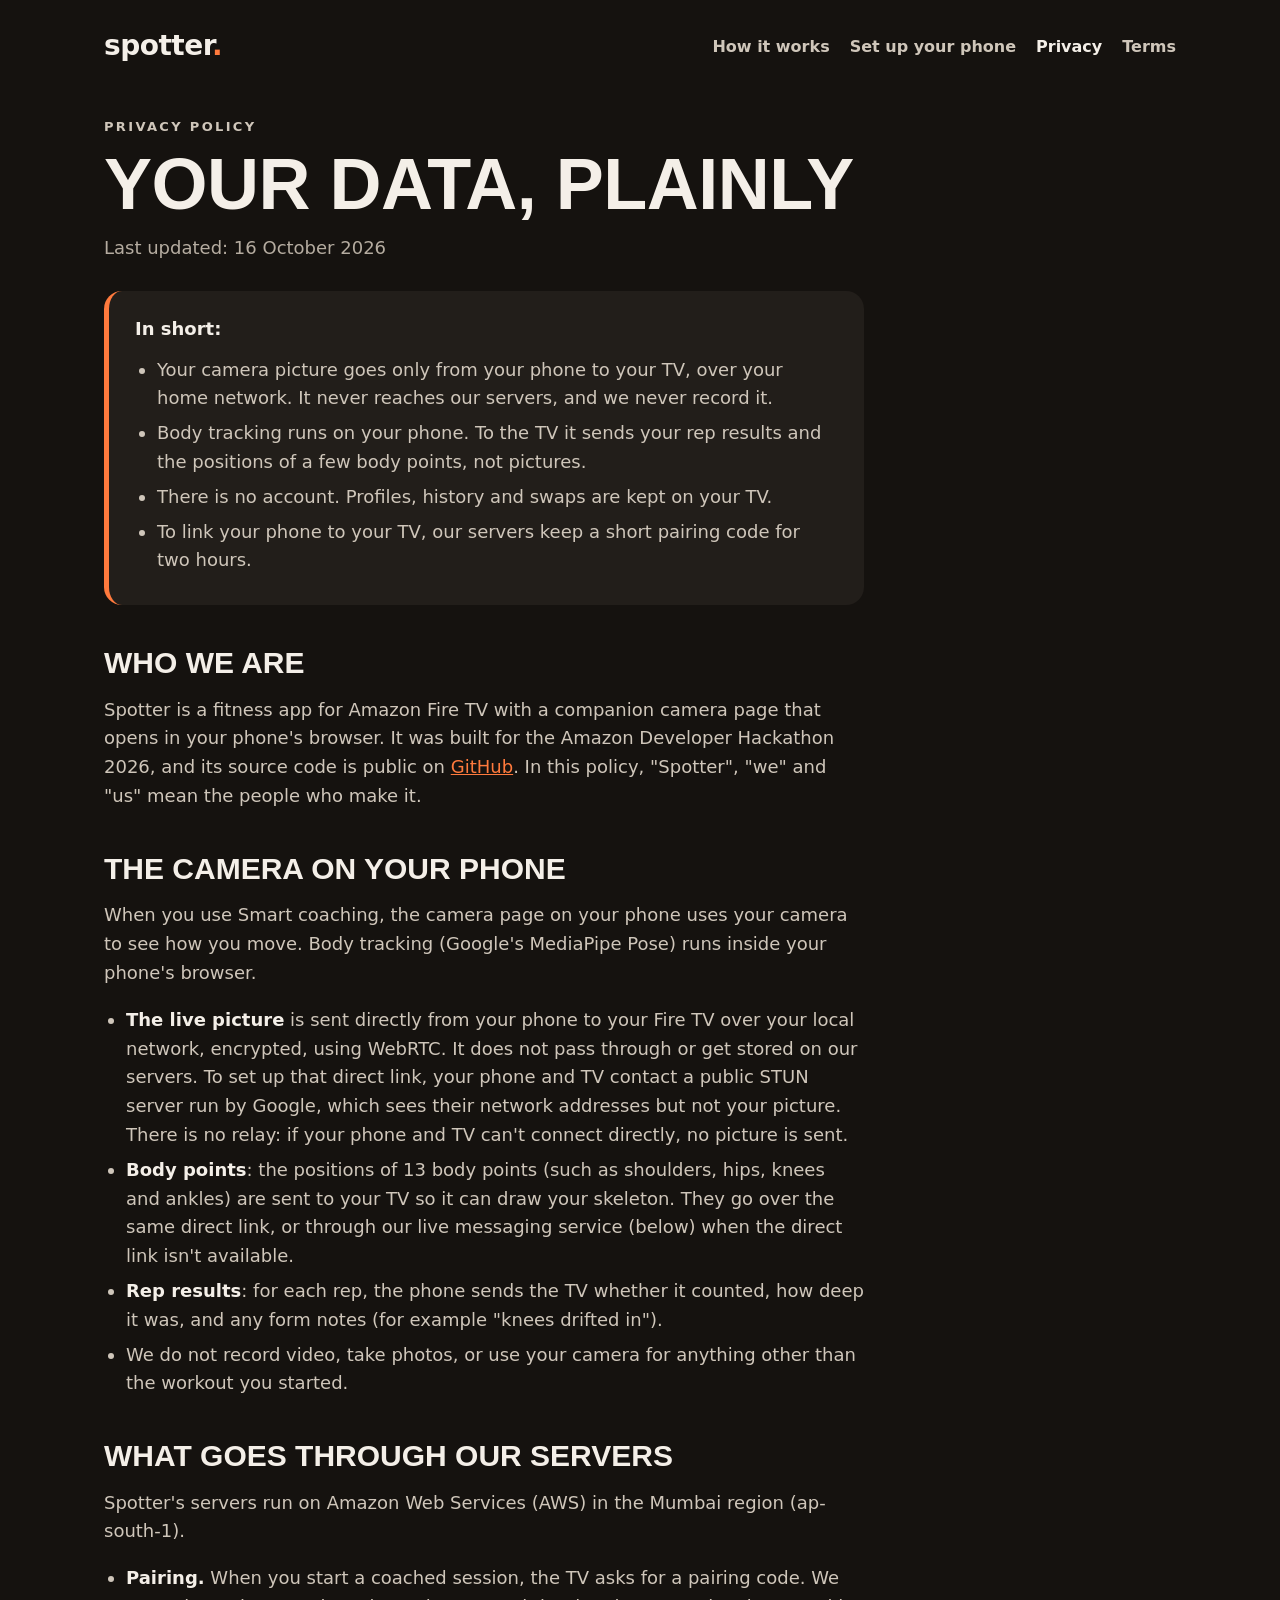
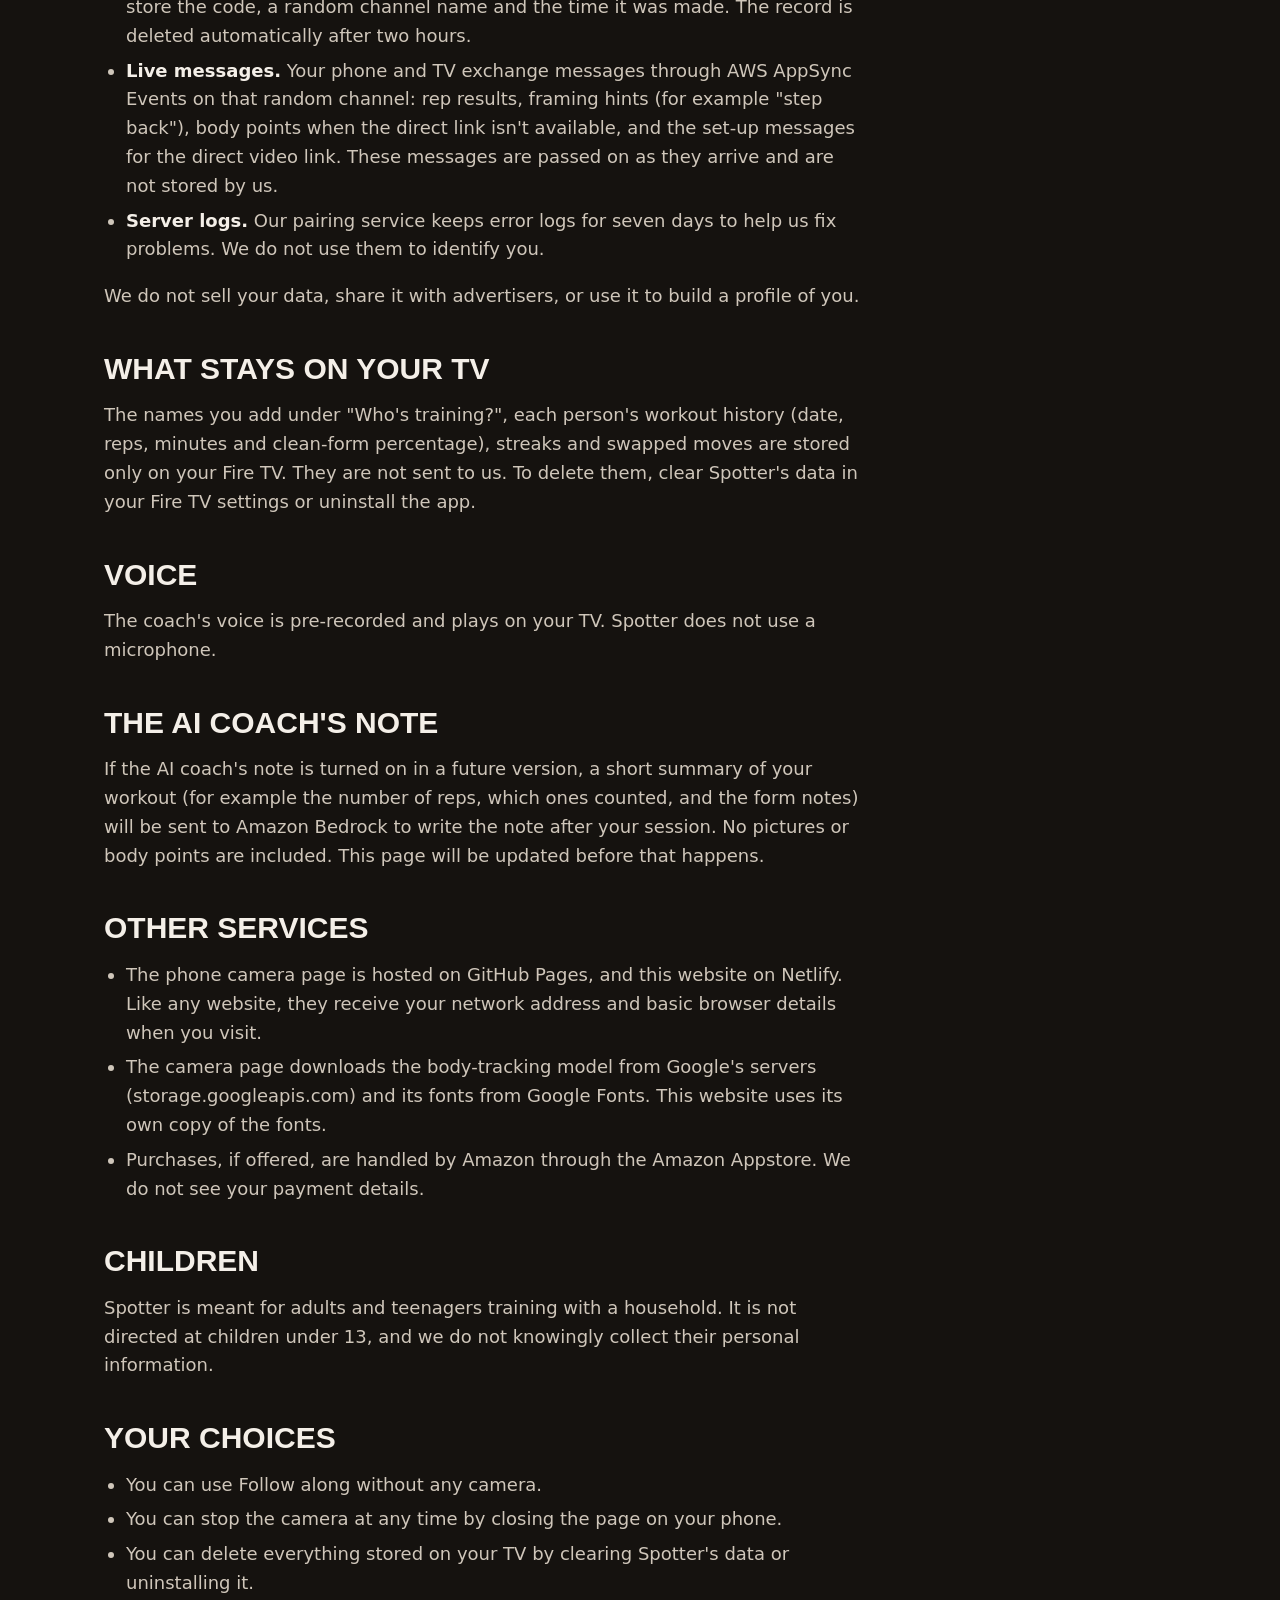
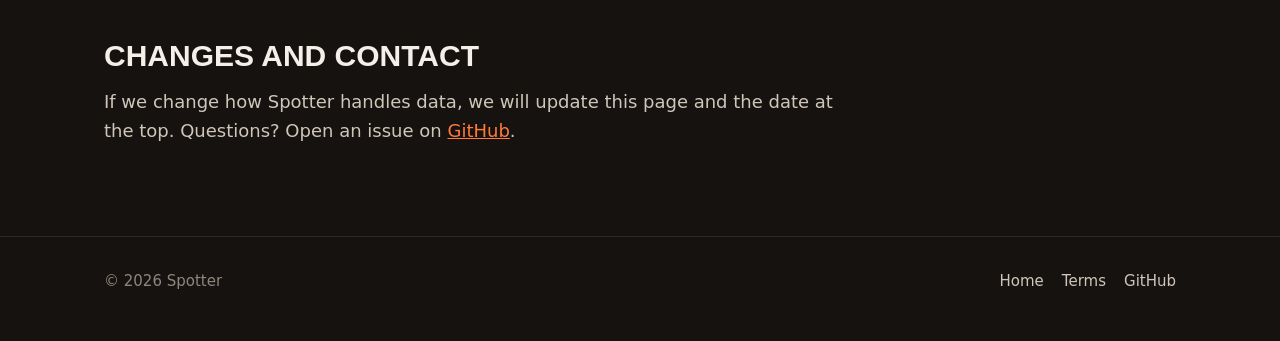
==== privacy.html @ b67fc671 "Landing page with how it works, phone set-up, privacy policy and terms Static site in the TV app's S" ====
<!doctype html>
<html lang="en">
<head>
  <meta charset="utf-8">
  <meta name="viewport" content="width=device-width, initial-scale=1">
  <title>Privacy policy — Spotter</title>
  <meta name="description" content="How Spotter handles your camera, your workouts and your data.">
  <meta name="theme-color" content="#15120F">
  <link rel="icon" type="image/png" href="assets/img/favicon.png">
  <link rel="stylesheet" href="assets/site.css">
</head>
<body>
  <header class="wrap top">
    <a class="wordmark" href="/">spotter<span>.</span></a>
    <nav class="nav" aria-label="Main">
      <a href="/#how">How it works</a>
      <a href="/#setup">Set up your phone</a>
      <a href="privacy.html" aria-current="page">Privacy</a>
      <a href="terms.html">Terms</a>
    </nav>
  </header>

  <main class="wrap">
    <article class="legal">
      <p class="kicker">Privacy policy</p>
      <h1>Your data, plainly</h1>
      <p class="updated">Last updated: 16 October 2026</p>

      <div class="summary">
        <p><strong>In short:</strong></p>
        <ul>
          <li>Your camera picture goes only from your phone to your TV, over your home network. It never reaches our servers, and we never record it.</li>
          <li>Body tracking runs on your phone. To the TV it sends your rep results and the positions of a few body points, not pictures.</li>
          <li>There is no account. Profiles, history and swaps are kept on your TV.</li>
          <li>To link your phone to your TV, our servers keep a short pairing code for two hours.</li>
        </ul>
      </div>

      <h2>Who we are</h2>
      <p>Spotter is a fitness app for Amazon Fire TV with a companion camera page that opens in your phone's browser. It was built for the Amazon Developer Hackathon 2026, and its source code is public on <a href="https://github.com/Mallikarjuntr/spotter-tv-app">GitHub</a>. In this policy, "Spotter", "we" and "us" mean the people who make it.</p>

      <h2>The camera on your phone</h2>
      <p>When you use Smart coaching, the camera page on your phone uses your camera to see how you move. Body tracking (Google's MediaPipe Pose) runs inside your phone's browser.</p>
      <ul>
        <li><strong>The live picture</strong> is sent directly from your phone to your Fire TV over your local network, encrypted, using WebRTC. It does not pass through or get stored on our servers. To set up that direct link, your phone and TV contact a public STUN server run by Google, which sees their network addresses but not your picture. There is no relay: if your phone and TV can't connect directly, no picture is sent.</li>
        <li><strong>Body points</strong>: the positions of 13 body points (such as shoulders, hips, knees and ankles) are sent to your TV so it can draw your skeleton. They go over the same direct link, or through our live messaging service (below) when the direct link isn't available.</li>
        <li><strong>Rep results</strong>: for each rep, the phone sends the TV whether it counted, how deep it was, and any form notes (for example "knees drifted in").</li>
        <li>We do not record video, take photos, or use your camera for anything other than the workout you started.</li>
      </ul>

      <h2>What goes through our servers</h2>
      <p>Spotter's servers run on Amazon Web Services (AWS) in the Mumbai region (ap-south-1).</p>
      <ul>
        <li><strong>Pairing.</strong> When you start a coached session, the TV asks for a pairing code. We store the code, a random channel name and the time it was made. The record is deleted automatically after two hours.</li>
        <li><strong>Live messages.</strong> Your phone and TV exchange messages through AWS AppSync Events on that random channel: rep results, framing hints (for example "step back"), body points when the direct link isn't available, and the set-up messages for the direct video link. These messages are passed on as they arrive and are not stored by us.</li>
        <li><strong>Server logs.</strong> Our pairing service keeps error logs for seven days to help us fix problems. We do not use them to identify you.</li>
      </ul>
      <p>We do not sell your data, share it with advertisers, or use it to build a profile of you.</p>

      <h2>What stays on your TV</h2>
      <p>The names you add under "Who's training?", each person's workout history (date, reps, minutes and clean-form percentage), streaks and swapped moves are stored only on your Fire TV. They are not sent to us. To delete them, clear Spotter's data in your Fire TV settings or uninstall the app.</p>

      <h2>Voice</h2>
      <p>The coach's voice is pre-recorded and plays on your TV. Spotter does not use a microphone.</p>

      <h2>The AI coach's note</h2>
      <p>If the AI coach's note is turned on in a future version, a short summary of your workout (for example the number of reps, which ones counted, and the form notes) will be sent to Amazon Bedrock to write the note after your session. No pictures or body points are included. This page will be updated before that happens.</p>

      <h2>Other services</h2>
      <ul>
        <li>The phone camera page is hosted on GitHub Pages, and this website on Netlify. Like any website, they receive your network address and basic browser details when you visit.</li>
        <li>The camera page downloads the body-tracking model from Google's servers (storage.googleapis.com) and its fonts from Google Fonts. This website uses its own copy of the fonts.</li>
        <li>Purchases, if offered, are handled by Amazon through the Amazon Appstore. We do not see your payment details.</li>
      </ul>

      <h2>Children</h2>
      <p>Spotter is meant for adults and teenagers training with a household. It is not directed at children under 13, and we do not knowingly collect their personal information.</p>

      <h2>Your choices</h2>
      <ul>
        <li>You can use Follow along without any camera.</li>
        <li>You can stop the camera at any time by closing the page on your phone.</li>
        <li>You can delete everything stored on your TV by clearing Spotter's data or uninstalling it.</li>
      </ul>

      <h2>Changes and contact</h2>
      <p>If we change how Spotter handles data, we will update this page and the date at the top. Questions? Open an issue on <a href="https://github.com/Mallikarjuntr/spotter-tv-app/issues">GitHub</a>.</p>
    </article>
  </main>

  <footer class="foot">
    <div class="wrap">
      <span>© 2026 Spotter</span>
      <nav aria-label="Footer">
        <a href="/">Home</a>
        <a href="terms.html">Terms</a>
        <a href="https://github.com/Mallikarjuntr/spotter-tv-app">GitHub</a>
      </nav>
    </div>
  </footer>
</body>
</html>
---- assets/site.css ----
/* Spotter "Studio" look, matching the Fire TV app (apps/tv/src/theme.ts in spotter-tv-app). */
@font-face { font-family: 'Archivo'; src: url('fonts/Archivo_400Regular.ttf') format('truetype'); font-weight: 400; font-display: swap; }
@font-face { font-family: 'Archivo'; src: url('fonts/Archivo_600SemiBold.ttf') format('truetype'); font-weight: 600; font-display: swap; }
@font-face { font-family: 'Archivo'; src: url('fonts/Archivo_800ExtraBold.ttf') format('truetype'); font-weight: 800; font-display: swap; }
@font-face { font-family: 'Archivo Narrow'; src: url('fonts/ArchivoNarrow_700Bold.ttf') format('truetype'); font-weight: 700; font-display: swap; }

:root {
  --bg: #15120f;
  --surface: #221e1a;
  --raised: #2b2621;
  --line: #2e2823;
  --text: #f4efe8;
  --soft: #cfc6ba;
  --muted: #b5aca0;
  --faint: #8f867b;
  --accent: #ff7a3d;
  --on-accent: #15120f;
  --good: #6fc3a8;
  --max: 1120px;
}

* { box-sizing: border-box; }
html { -webkit-text-size-adjust: 100%; }
body {
  margin: 0;
  background: var(--bg);
  color: var(--text);
  font: 400 18px/1.6 'Archivo', system-ui, sans-serif;
}
img { max-width: 100%; display: block; }
a { color: var(--accent); }
a:hover { color: #ff9a68; }
:focus-visible { outline: 3px solid var(--text); outline-offset: 3px; border-radius: 6px; }

.wrap { max-width: var(--max); margin: 0 auto; padding: 0 24px; }

/* Header */
/* Vertical padding only, so .wrap keeps its side gutters. */
.top { display: flex; align-items: center; justify-content: space-between; flex-wrap: wrap; gap: 16px; padding-top: 24px; padding-bottom: 24px; }
.wordmark { font-weight: 800; font-size: 28px; letter-spacing: -0.5px; color: var(--text); text-decoration: none; }
.wordmark span { color: var(--accent); }
.nav { display: flex; flex-wrap: wrap; gap: 4px 20px; font-weight: 600; font-size: 16px; }
.nav a { color: var(--soft); text-decoration: none; }
.nav a:hover, .nav a[aria-current='page'] { color: var(--text); }

/* Type */
.kicker { font-weight: 800; font-size: 13px; letter-spacing: 0.18em; text-transform: uppercase; color: var(--accent); margin: 0 0 12px; }
h1, h2, h3 { font-family: 'Archivo Narrow', 'Archivo', sans-serif; font-weight: 700; text-transform: uppercase; line-height: 0.95; margin: 0; }
h1 { font-size: clamp(46px, 7.4vw, 92px); letter-spacing: -0.5px; }
.nowrap { white-space: nowrap; }
h2 { font-size: clamp(36px, 5.5vw, 56px); }
h3 { font-size: 26px; line-height: 1.05; }
.lead { font-size: clamp(18px, 2.2vw, 21px); color: var(--soft); max-width: 600px; margin: 20px 0 0; }
.muted { color: var(--muted); }

/* Buttons */
.actions { display: flex; flex-wrap: wrap; gap: 12px; margin-top: 28px; }
.btn { display: inline-flex; align-items: center; gap: 10px; padding: 15px 24px; border-radius: 12px; font-weight: 800; font-size: 17px; text-decoration: none; }
.btn-primary { background: var(--accent); color: var(--on-accent); }
.btn-primary:hover { background: #ff8d58; color: var(--on-accent); }
.btn-secondary { background: var(--raised); color: var(--text); }
.btn-secondary:hover { background: #3a332c; color: var(--text); }

/* Hero */
.hero { display: grid; grid-template-columns: 1fr; gap: 40px; padding-top: 32px; padding-bottom: 72px; }
@media (min-width: 900px) { .hero { grid-template-columns: 1fr 1.1fr; align-items: center; } }
.shot { border-radius: 18px; overflow: hidden; background: var(--surface); box-shadow: 0 30px 60px rgba(0, 0, 0, 0.45); }
.shot img { width: 100%; height: auto; }
.privacy-pill { display: inline-flex; align-items: center; gap: 8px; margin-top: 22px; color: var(--muted); font-size: 15px; }
.privacy-pill svg { flex: none; }

/* Sections */
section { padding: 64px 0; border-top: 1px solid var(--line); }
.grid { display: grid; gap: 18px; margin-top: 32px; grid-template-columns: 1fr; }
@media (min-width: 720px) { .grid-2 { grid-template-columns: 1fr 1fr; } .grid-3 { grid-template-columns: repeat(3, 1fr); } }
.card { background: var(--surface); border-radius: 18px; padding: 26px; }
.card p { color: var(--soft); margin: 10px 0 0; }
.card ul { margin: 14px 0 0; padding-left: 20px; color: var(--soft); }
.card li { margin: 4px 0; }
.card .tag { font-weight: 800; font-size: 12px; letter-spacing: 0.16em; text-transform: uppercase; color: var(--muted); }
.card.highlight .tag { color: var(--accent); }
.step-num { font-family: 'Archivo Narrow', sans-serif; font-weight: 700; font-size: 56px; line-height: 1; color: var(--accent); }
.figure-row { display: grid; gap: 18px; margin-top: 32px; grid-template-columns: 1fr; }
@media (min-width: 720px) { .figure-row { grid-template-columns: 1fr 1fr; } }
figure { margin: 0; }
figcaption { color: var(--muted); font-size: 15px; margin-top: 10px; }
.tips { margin: 24px 0 0; padding: 0; list-style: none; display: grid; gap: 12px; }
.tips li { display: flex; gap: 12px; color: var(--soft); }
.tips li::before { content: ''; flex: none; width: 8px; height: 8px; border-radius: 50%; background: var(--accent); margin-top: 11px; }
.stack { display: flex; flex-wrap: wrap; gap: 10px; margin-top: 24px; }
.chip { background: var(--raised); border-radius: 999px; padding: 8px 16px; font-weight: 600; font-size: 15px; color: var(--soft); }

/* Legal pages */
.legal { max-width: 760px; padding: 24px 0 72px; }
.legal h1 { font-size: clamp(44px, 7vw, 72px); }
.legal h2 { font-size: 30px; margin-top: 44px; }
.legal p, .legal li { color: var(--soft); }
.legal ul { padding-left: 22px; }
.legal li { margin: 6px 0; }
.legal strong { color: var(--text); }
.legal .updated { color: var(--muted); margin-top: 16px; }
.summary { background: var(--surface); border-radius: 18px; padding: 24px 26px; margin-top: 28px; border-left: 5px solid var(--accent); }
.summary p { margin: 0; color: var(--text); }
.summary ul { margin: 12px 0 0; }

/* Footer */
.foot { border-top: 1px solid var(--line); padding: 32px 0 48px; color: var(--faint); font-size: 15px; }
.foot .wrap { display: flex; flex-wrap: wrap; justify-content: space-between; gap: 16px; }
.foot a { color: var(--soft); text-decoration: none; }
.foot a:hover { color: var(--text); }
.foot nav { display: flex; gap: 18px; flex-wrap: wrap; }
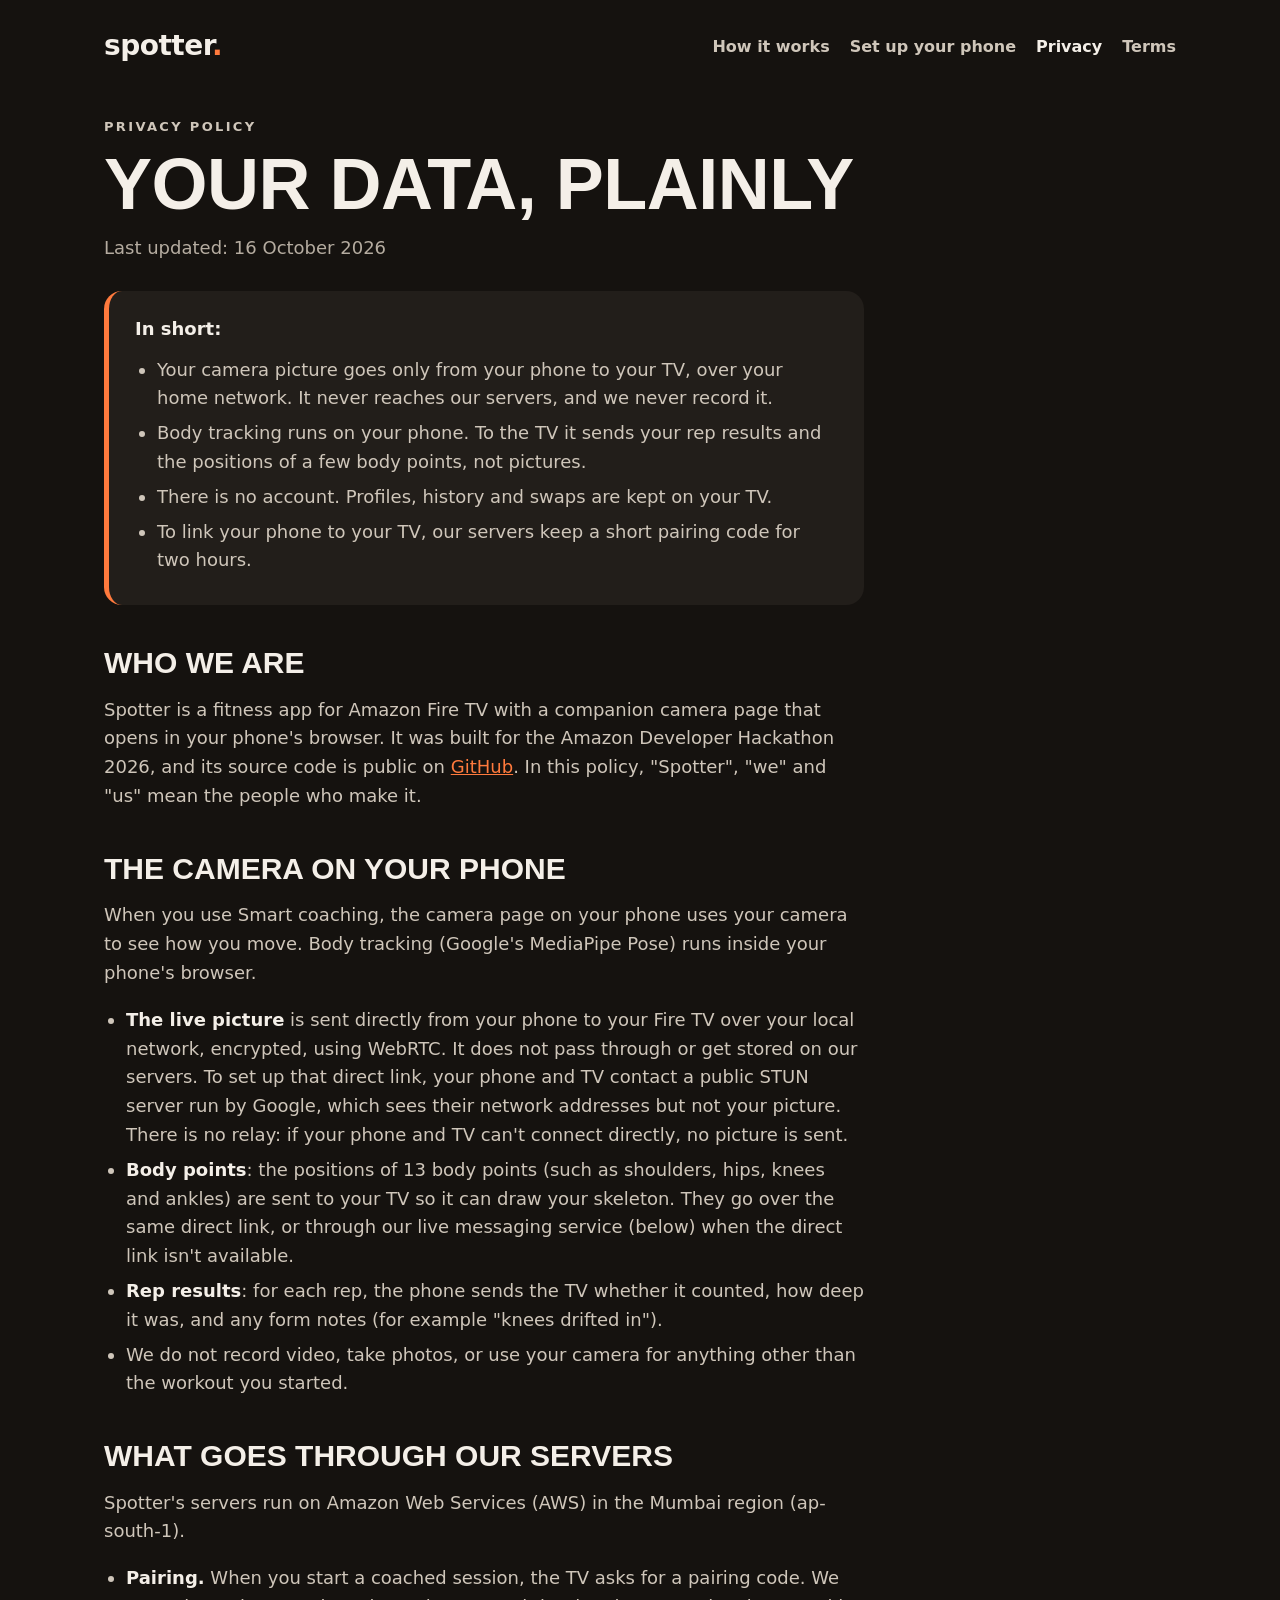
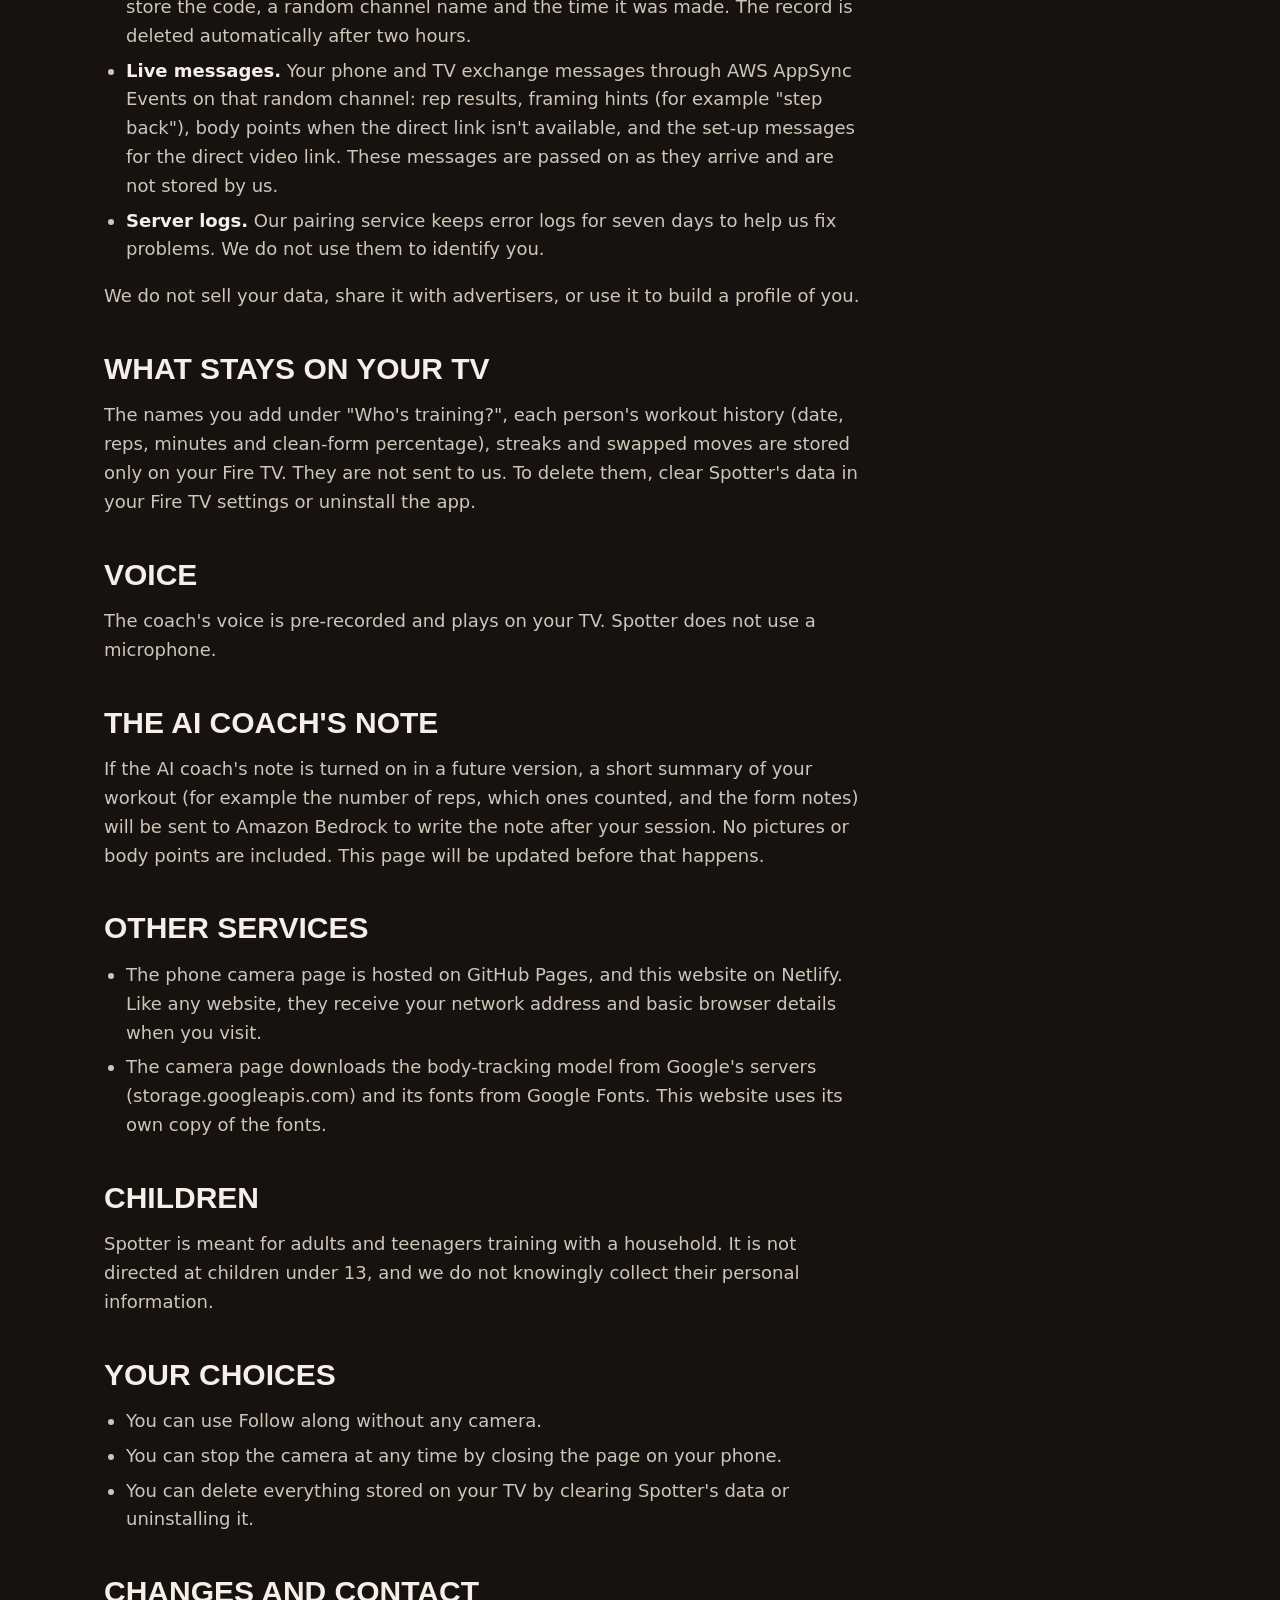
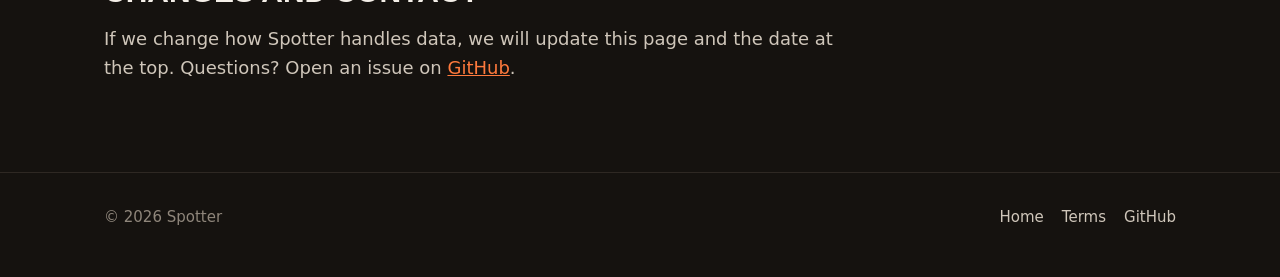
==== commit 3efa9134: "Terms and privacy: Spotter is free, no purchases" ====
--- a/privacy.html
+++ b/privacy.html
@@ -70,7 +70,6 @@
       <ul>
         <li>The phone camera page is hosted on GitHub Pages, and this website on Netlify. Like any website, they receive your network address and basic browser details when you visit.</li>
         <li>The camera page downloads the body-tracking model from Google's servers (storage.googleapis.com) and its fonts from Google Fonts. This website uses its own copy of the fonts.</li>
-        <li>Purchases, if offered, are handled by Amazon through the Amazon Appstore. We do not see your payment details.</li>
       </ul>
 
       <h2>Children</h2>
--- a/assets/site.css
+++ b/assets/site.css
@@ -109,3 +109,8 @@
 .foot a { color: var(--soft); text-decoration: none; }
 .foot a:hover { color: var(--text); }
 .foot nav { display: flex; gap: 18px; flex-wrap: wrap; }
+
+/* "What you need" under the hero headline. */
+.needs { list-style: none; padding: 0; margin: 22px 0 0; display: flex; flex-wrap: wrap; gap: 10px; }
+.needs li { background: var(--surface); border-radius: 12px; padding: 10px 14px; font-size: 15px; color: var(--soft); }
+.needs strong { color: var(--text); font-weight: 600; }
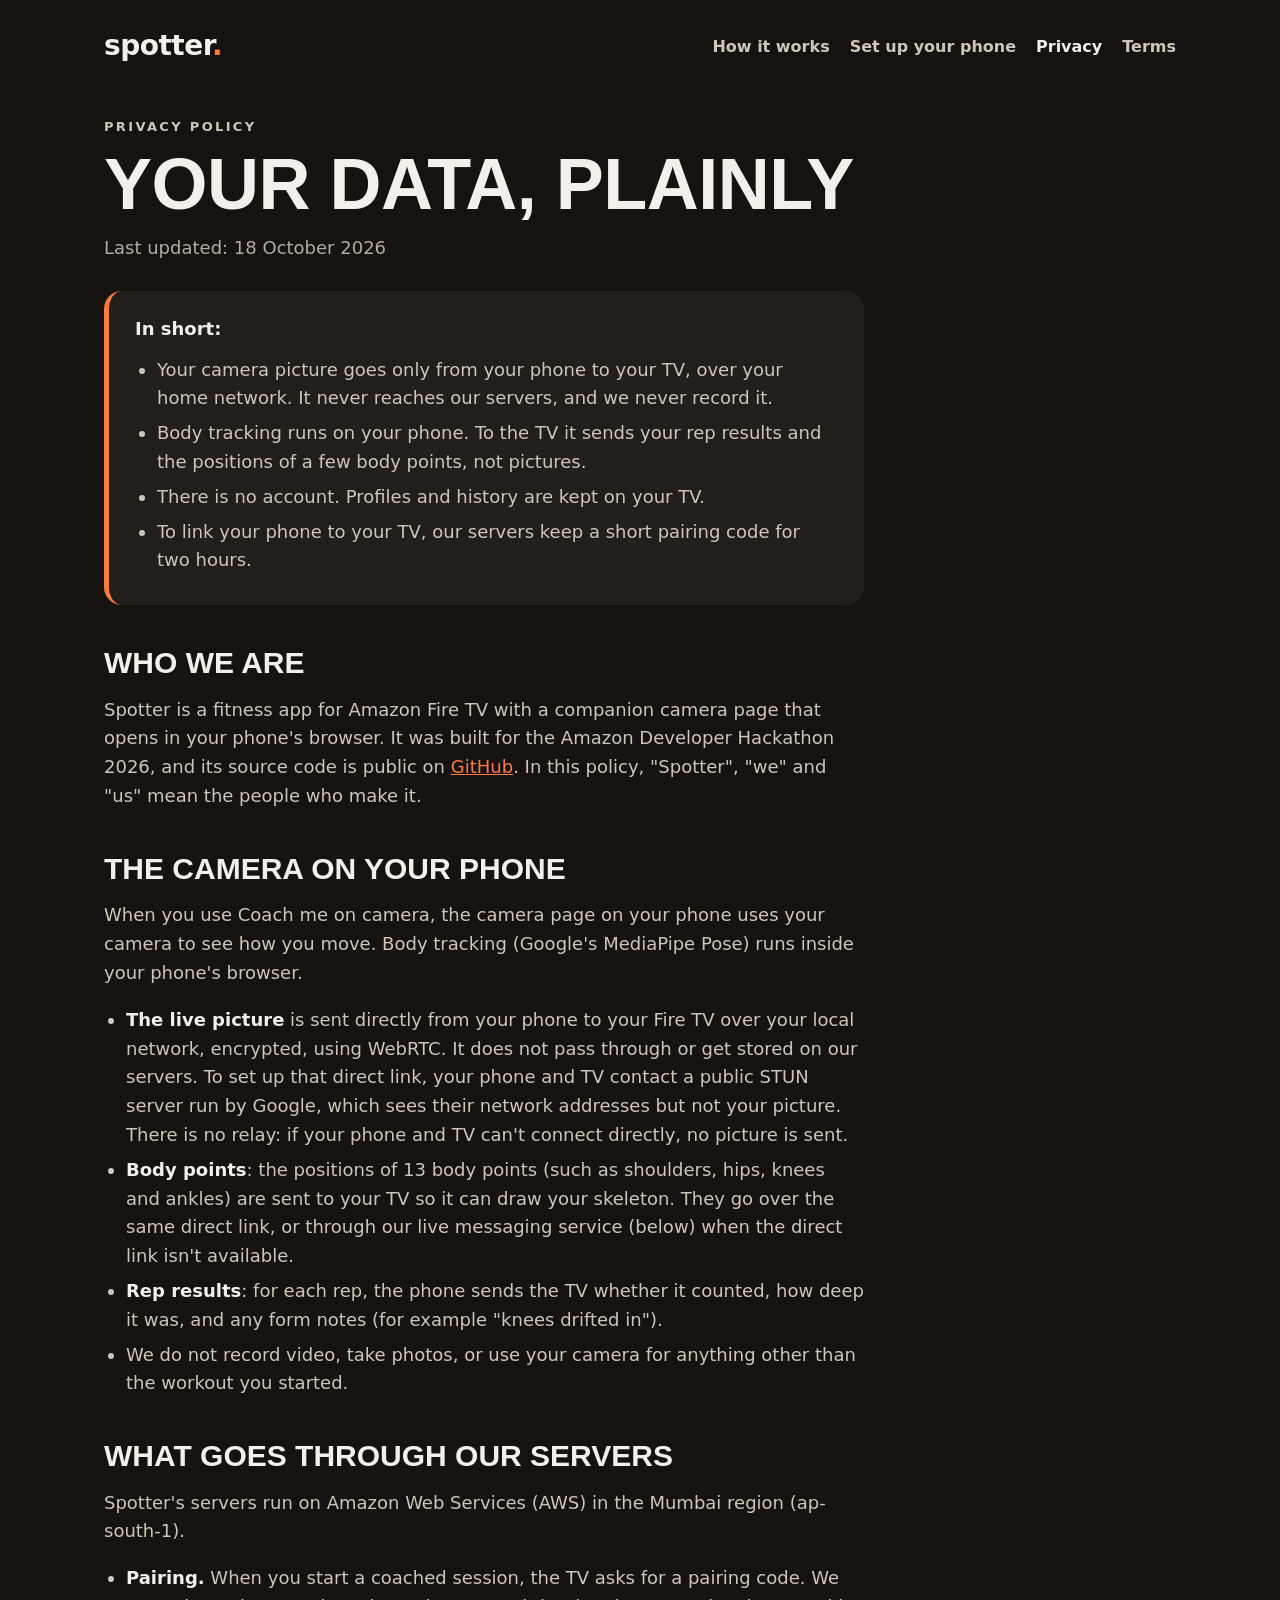
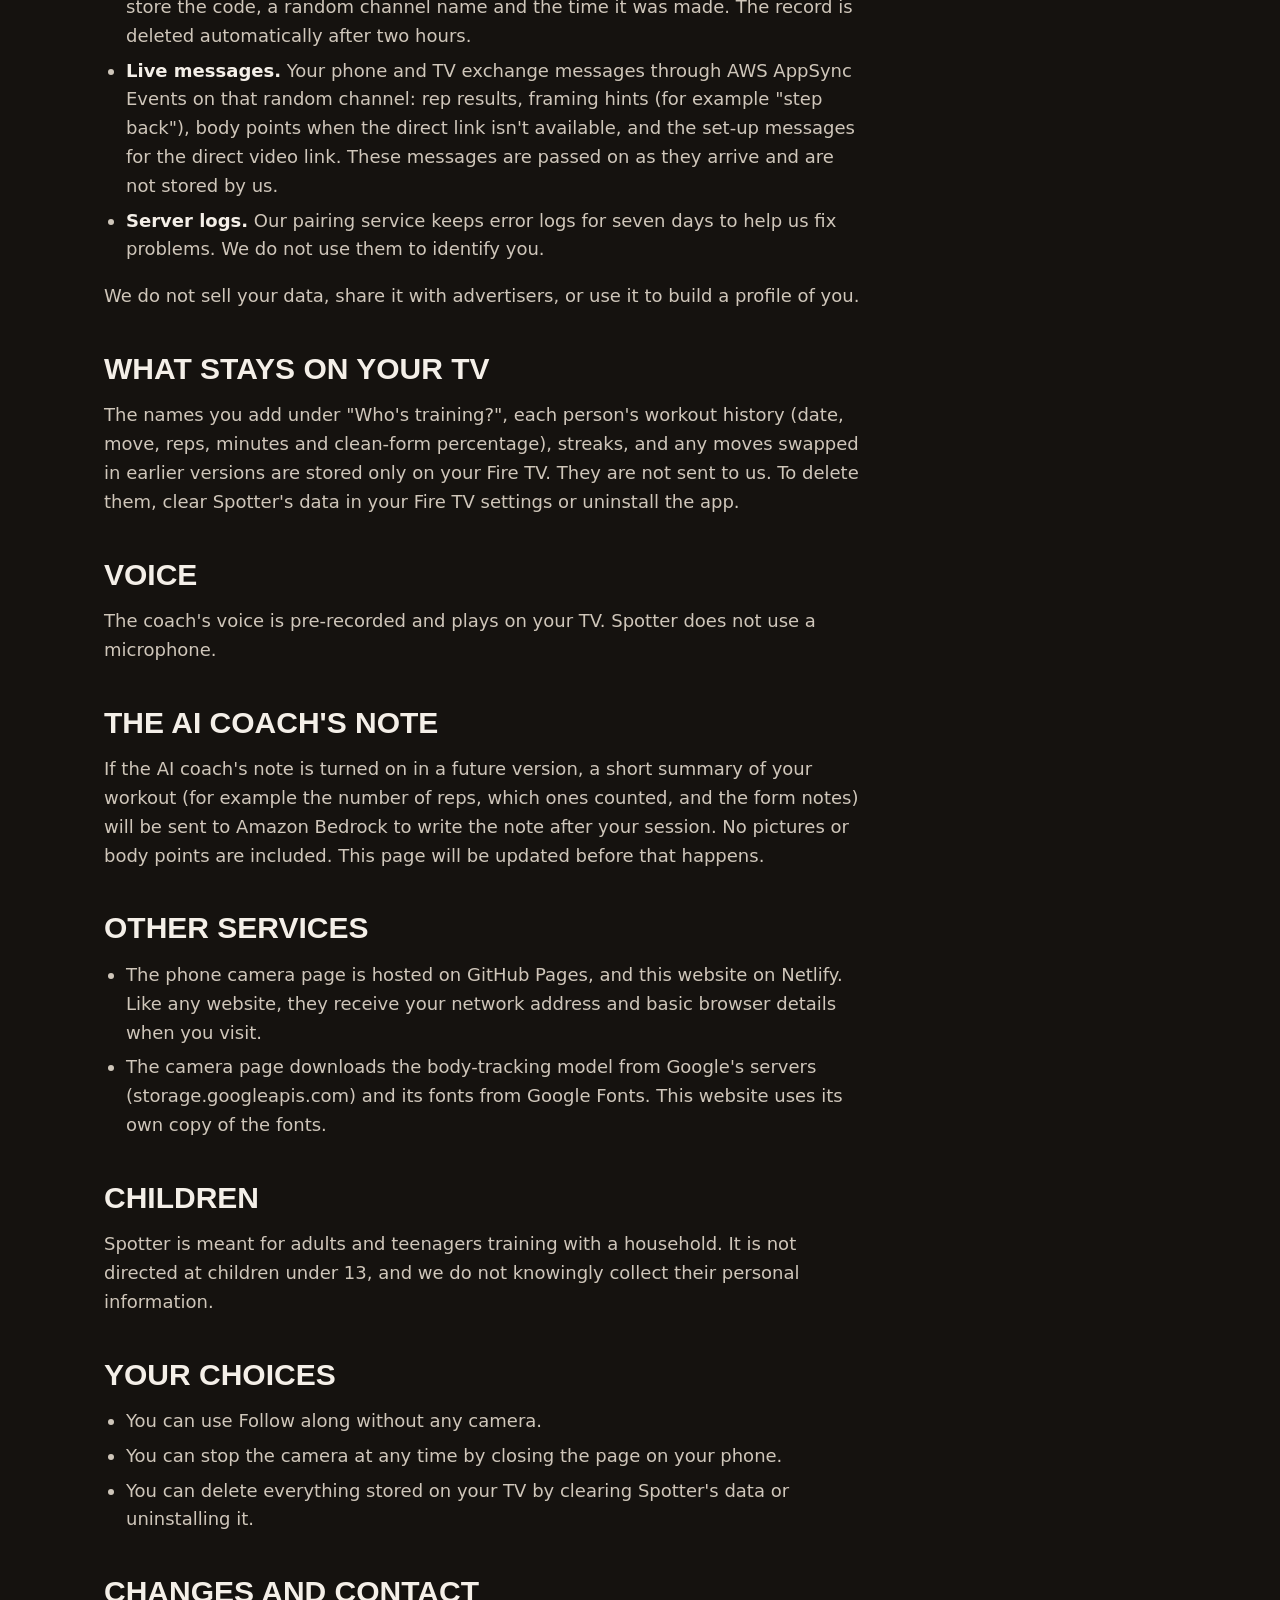
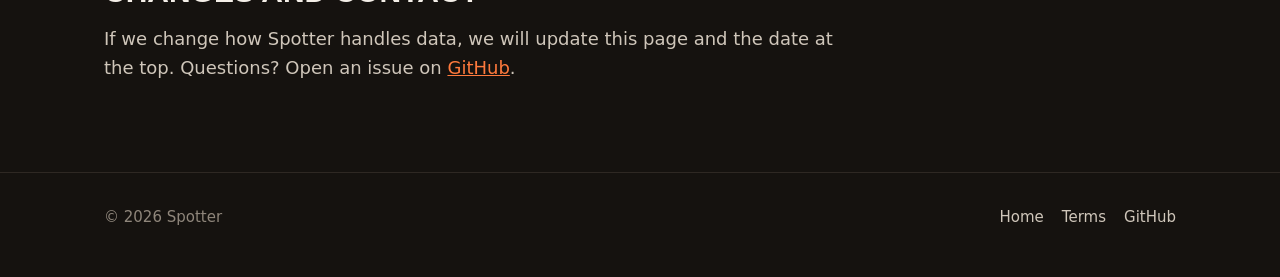
==== commit 9ecdff86: "Website: pick one move at a time, no warm-ups, new screenshots" ====
--- a/privacy.html
+++ b/privacy.html
@@ -24,14 +24,14 @@
     <article class="legal">
       <p class="kicker">Privacy policy</p>
       <h1>Your data, plainly</h1>
-      <p class="updated">Last updated: 16 October 2026</p>
+      <p class="updated">Last updated: 18 October 2026</p>
 
       <div class="summary">
         <p><strong>In short:</strong></p>
         <ul>
           <li>Your camera picture goes only from your phone to your TV, over your home network. It never reaches our servers, and we never record it.</li>
           <li>Body tracking runs on your phone. To the TV it sends your rep results and the positions of a few body points, not pictures.</li>
-          <li>There is no account. Profiles, history and swaps are kept on your TV.</li>
+          <li>There is no account. Profiles and history are kept on your TV.</li>
           <li>To link your phone to your TV, our servers keep a short pairing code for two hours.</li>
         </ul>
       </div>
@@ -40,7 +40,7 @@
       <p>Spotter is a fitness app for Amazon Fire TV with a companion camera page that opens in your phone's browser. It was built for the Amazon Developer Hackathon 2026, and its source code is public on <a href="https://github.com/Mallikarjuntr/spotter-tv-app">GitHub</a>. In this policy, "Spotter", "we" and "us" mean the people who make it.</p>
 
       <h2>The camera on your phone</h2>
-      <p>When you use Smart coaching, the camera page on your phone uses your camera to see how you move. Body tracking (Google's MediaPipe Pose) runs inside your phone's browser.</p>
+      <p>When you use Coach me on camera, the camera page on your phone uses your camera to see how you move. Body tracking (Google's MediaPipe Pose) runs inside your phone's browser.</p>
       <ul>
         <li><strong>The live picture</strong> is sent directly from your phone to your Fire TV over your local network, encrypted, using WebRTC. It does not pass through or get stored on our servers. To set up that direct link, your phone and TV contact a public STUN server run by Google, which sees their network addresses but not your picture. There is no relay: if your phone and TV can't connect directly, no picture is sent.</li>
         <li><strong>Body points</strong>: the positions of 13 body points (such as shoulders, hips, knees and ankles) are sent to your TV so it can draw your skeleton. They go over the same direct link, or through our live messaging service (below) when the direct link isn't available.</li>
@@ -58,7 +58,7 @@
       <p>We do not sell your data, share it with advertisers, or use it to build a profile of you.</p>
 
       <h2>What stays on your TV</h2>
-      <p>The names you add under "Who's training?", each person's workout history (date, reps, minutes and clean-form percentage), streaks and swapped moves are stored only on your Fire TV. They are not sent to us. To delete them, clear Spotter's data in your Fire TV settings or uninstall the app.</p>
+      <p>The names you add under "Who's training?", each person's workout history (date, move, reps, minutes and clean-form percentage), streaks, and any moves swapped in earlier versions are stored only on your Fire TV. They are not sent to us. To delete them, clear Spotter's data in your Fire TV settings or uninstall the app.</p>
 
       <h2>Voice</h2>
       <p>The coach's voice is pre-recorded and plays on your TV. Spotter does not use a microphone.</p>
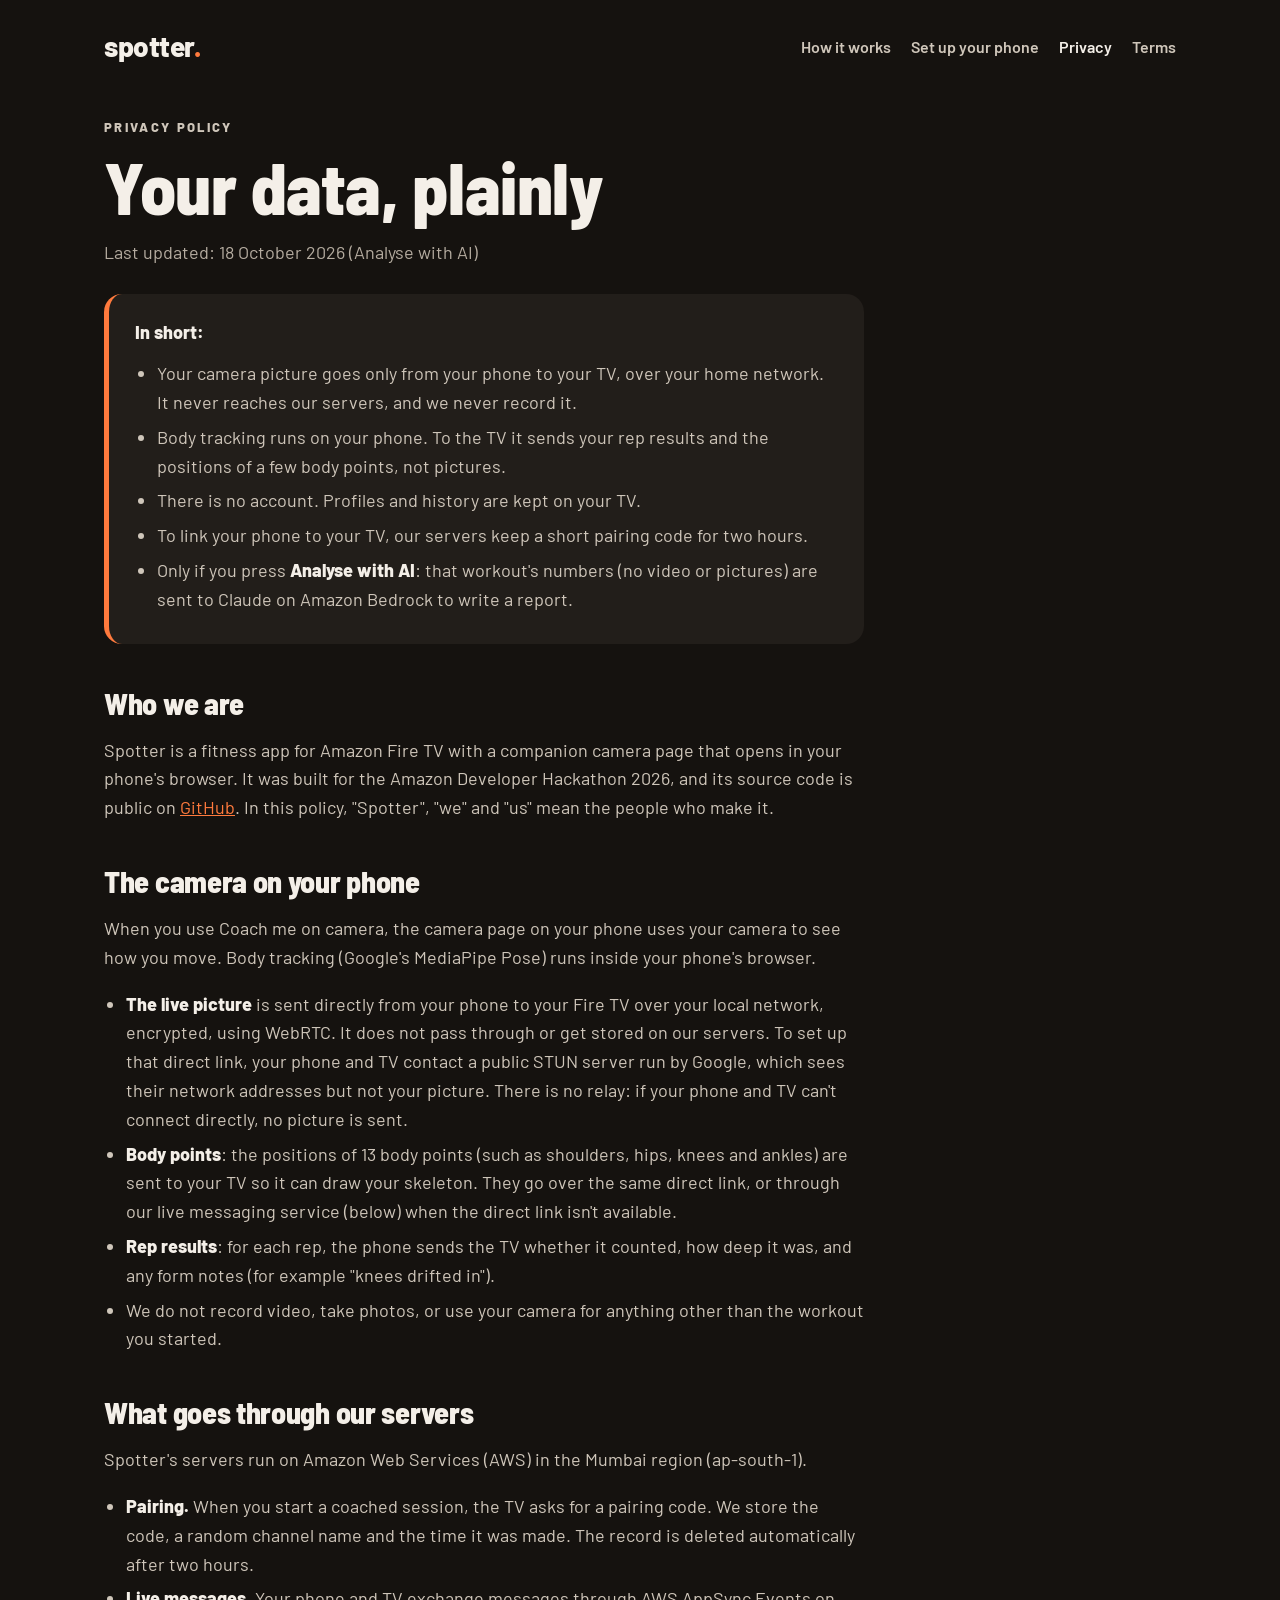
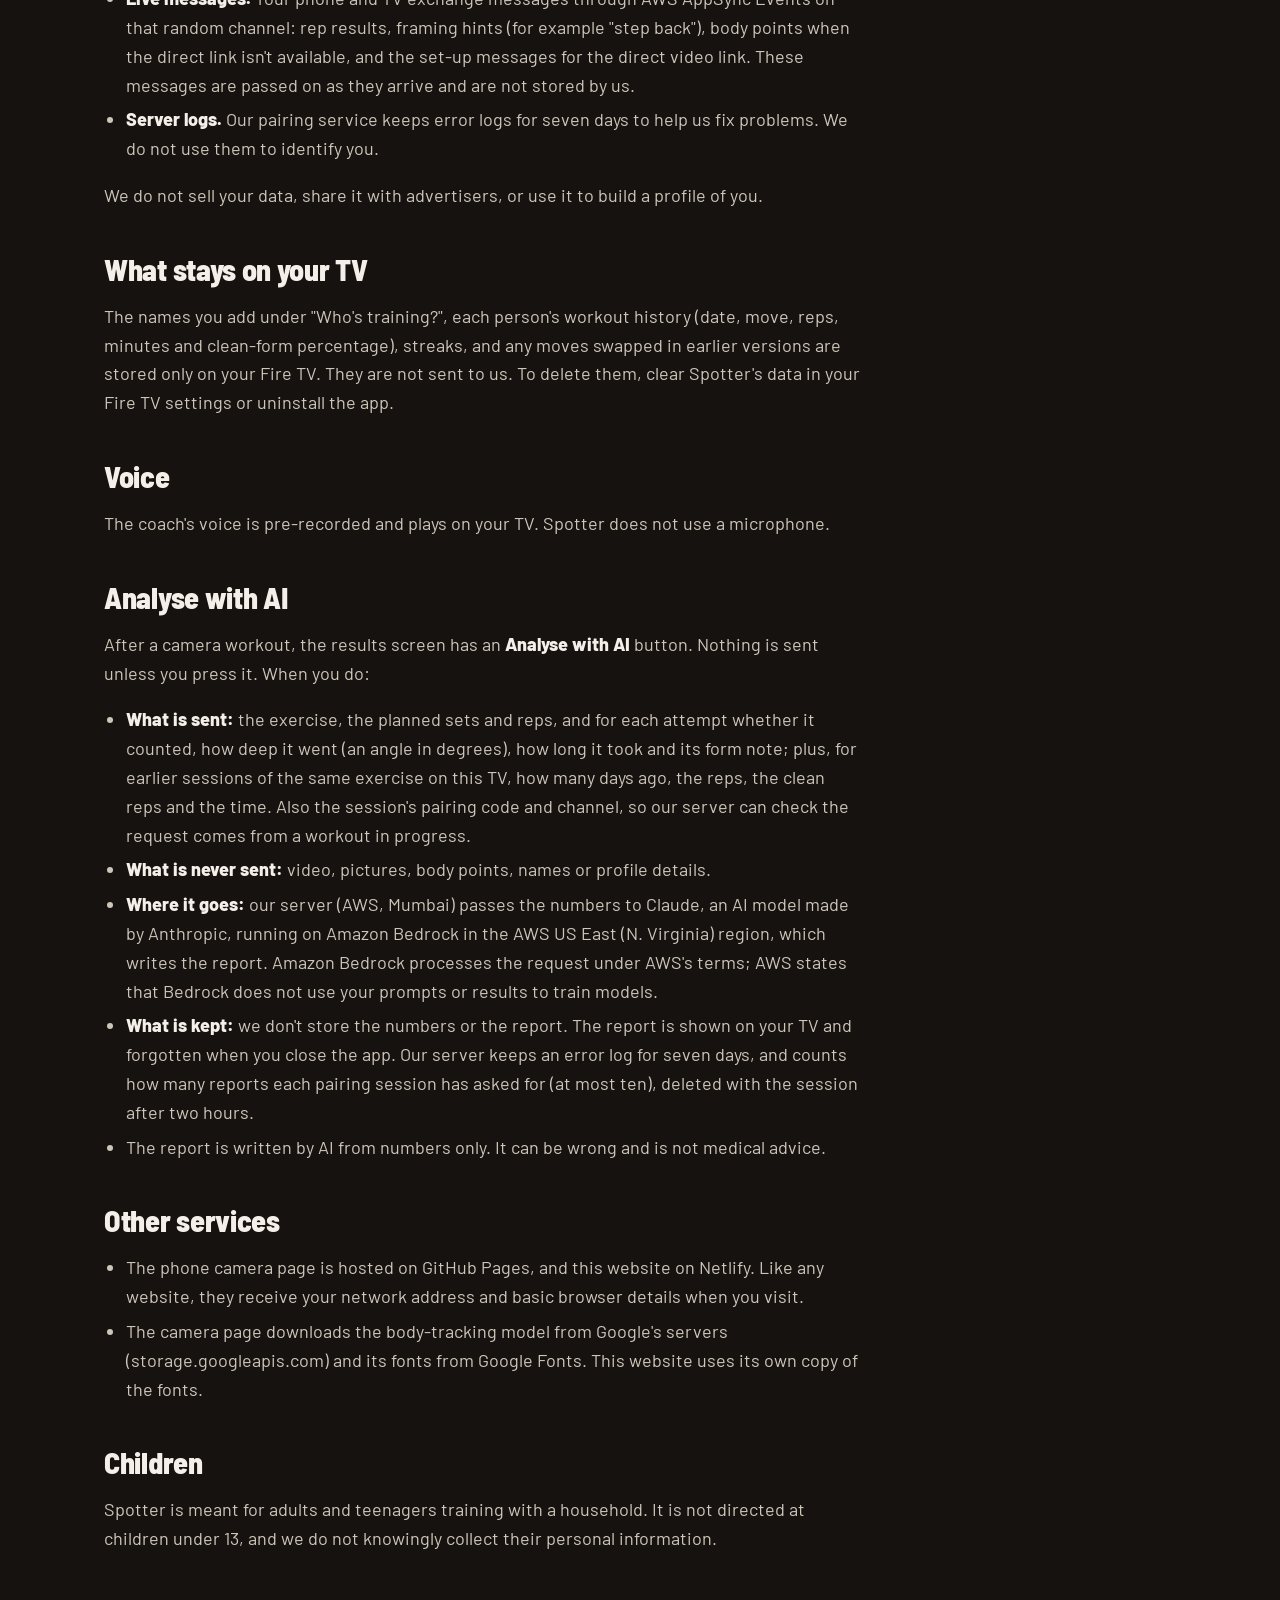
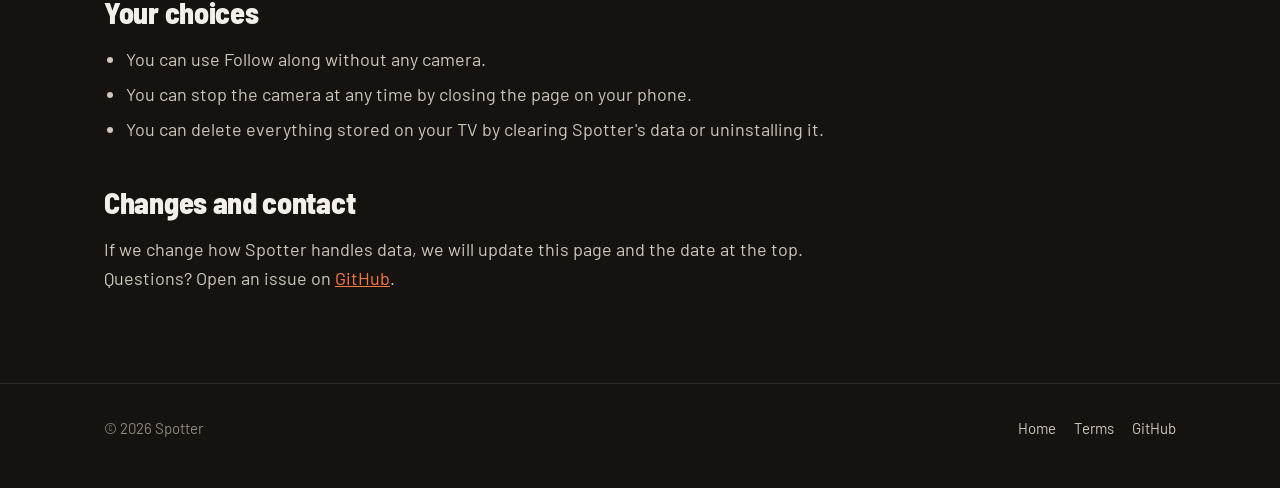
==== commit 756cdc54: "Privacy and terms: Analyse with AI" ====
--- a/privacy.html
+++ b/privacy.html
@@ -24,7 +24,7 @@
     <article class="legal">
       <p class="kicker">Privacy policy</p>
       <h1>Your data, plainly</h1>
-      <p class="updated">Last updated: 18 October 2026</p>
+      <p class="updated">Last updated: 18 October 2026 (Analyse with AI)</p>
 
       <div class="summary">
         <p><strong>In short:</strong></p>
@@ -33,6 +33,7 @@
           <li>Body tracking runs on your phone. To the TV it sends your rep results and the positions of a few body points, not pictures.</li>
           <li>There is no account. Profiles and history are kept on your TV.</li>
           <li>To link your phone to your TV, our servers keep a short pairing code for two hours.</li>
+          <li>Only if you press <strong>Analyse with AI</strong>: that workout's numbers (no video or pictures) are sent to Claude on Amazon Bedrock to write a report.</li>
         </ul>
       </div>
 
@@ -63,8 +64,15 @@
       <h2>Voice</h2>
       <p>The coach's voice is pre-recorded and plays on your TV. Spotter does not use a microphone.</p>
 
-      <h2>The AI coach's note</h2>
-      <p>If the AI coach's note is turned on in a future version, a short summary of your workout (for example the number of reps, which ones counted, and the form notes) will be sent to Amazon Bedrock to write the note after your session. No pictures or body points are included. This page will be updated before that happens.</p>
+      <h2>Analyse with AI</h2>
+      <p>After a camera workout, the results screen has an <strong>Analyse with AI</strong> button. Nothing is sent unless you press it. When you do:</p>
+      <ul>
+        <li><strong>What is sent:</strong> the exercise, the planned sets and reps, and for each attempt whether it counted, how deep it went (an angle in degrees), how long it took and its form note; plus, for earlier sessions of the same exercise on this TV, how many days ago, the reps, the clean reps and the time. Also the session's pairing code and channel, so our server can check the request comes from a workout in progress.</li>
+        <li><strong>What is never sent:</strong> video, pictures, body points, names or profile details.</li>
+        <li><strong>Where it goes:</strong> our server (AWS, Mumbai) passes the numbers to Claude, an AI model made by Anthropic, running on Amazon Bedrock in the AWS US East (N. Virginia) region, which writes the report. Amazon Bedrock processes the request under AWS's terms; AWS states that Bedrock does not use your prompts or results to train models.</li>
+        <li><strong>What is kept:</strong> we don't store the numbers or the report. The report is shown on your TV and forgotten when you close the app. Our server keeps an error log for seven days, and counts how many reports each pairing session has asked for (at most ten), deleted with the session after two hours.</li>
+        <li>The report is written by AI from numbers only. It can be wrong and is not medical advice.</li>
+      </ul>
 
       <h2>Other services</h2>
       <ul>
--- a/assets/site.css
+++ b/assets/site.css
@@ -1,8 +1,8 @@
-/* Spotter "Studio" look, matching the Fire TV app (apps/tv/src/theme.ts in spotter-tv-app). */
-@font-face { font-family: 'Archivo'; src: url('fonts/Archivo_400Regular.ttf') format('truetype'); font-weight: 400; font-display: swap; }
-@font-face { font-family: 'Archivo'; src: url('fonts/Archivo_600SemiBold.ttf') format('truetype'); font-weight: 600; font-display: swap; }
-@font-face { font-family: 'Archivo'; src: url('fonts/Archivo_800ExtraBold.ttf') format('truetype'); font-weight: 800; font-display: swap; }
-@font-face { font-family: 'Archivo Narrow'; src: url('fonts/ArchivoNarrow_700Bold.ttf') format('truetype'); font-weight: 700; font-display: swap; }
+/* Spotter "Studio" look, matching the Fire TV app (apps/tv/src/theme.ts in spotter-tv-app): Barlow type. */
+@font-face { font-family: 'Barlow'; src: url('fonts/Barlow_400Regular.ttf') format('truetype'); font-weight: 400; font-display: swap; }
+@font-face { font-family: 'Barlow'; src: url('fonts/Barlow_600SemiBold.ttf') format('truetype'); font-weight: 600; font-display: swap; }
+@font-face { font-family: 'Barlow'; src: url('fonts/Barlow_800ExtraBold.ttf') format('truetype'); font-weight: 800; font-display: swap; }
+@font-face { font-family: 'Barlow Semi Condensed'; src: url('fonts/BarlowSemiCondensed_800ExtraBold.ttf') format('truetype'); font-weight: 800; font-display: swap; }
 
 :root {
   --bg: #15120f;
@@ -25,7 +25,7 @@
   margin: 0;
   background: var(--bg);
   color: var(--text);
-  font: 400 18px/1.6 'Archivo', system-ui, sans-serif;
+  font: 400 18px/1.6 'Barlow', system-ui, sans-serif;
 }
 img { max-width: 100%; display: block; }
 a { color: var(--accent); }
@@ -45,7 +45,7 @@
 
 /* Type */
 .kicker { font-weight: 800; font-size: 13px; letter-spacing: 0.18em; text-transform: uppercase; color: var(--accent); margin: 0 0 12px; }
-h1, h2, h3 { font-family: 'Archivo Narrow', 'Archivo', sans-serif; font-weight: 700; text-transform: uppercase; line-height: 0.95; margin: 0; }
+h1, h2, h3 { font-family: 'Barlow Semi Condensed', 'Barlow', sans-serif; font-weight: 800; letter-spacing: -0.01em; line-height: 1; margin: 0; }
 h1 { font-size: clamp(46px, 7.4vw, 92px); letter-spacing: -0.5px; }
 .nowrap { white-space: nowrap; }
 h2 { font-size: clamp(36px, 5.5vw, 56px); }
@@ -79,7 +79,7 @@
 .card li { margin: 4px 0; }
 .card .tag { font-weight: 800; font-size: 12px; letter-spacing: 0.16em; text-transform: uppercase; color: var(--muted); }
 .card.highlight .tag { color: var(--accent); }
-.step-num { font-family: 'Archivo Narrow', sans-serif; font-weight: 700; font-size: 56px; line-height: 1; color: var(--accent); }
+.step-num { font-family: 'Barlow Semi Condensed', sans-serif; font-weight: 800; font-size: 56px; line-height: 1; color: var(--accent); }
 .figure-row { display: grid; gap: 18px; margin-top: 32px; grid-template-columns: 1fr; }
 @media (min-width: 720px) { .figure-row { grid-template-columns: 1fr 1fr; } }
 figure { margin: 0; }
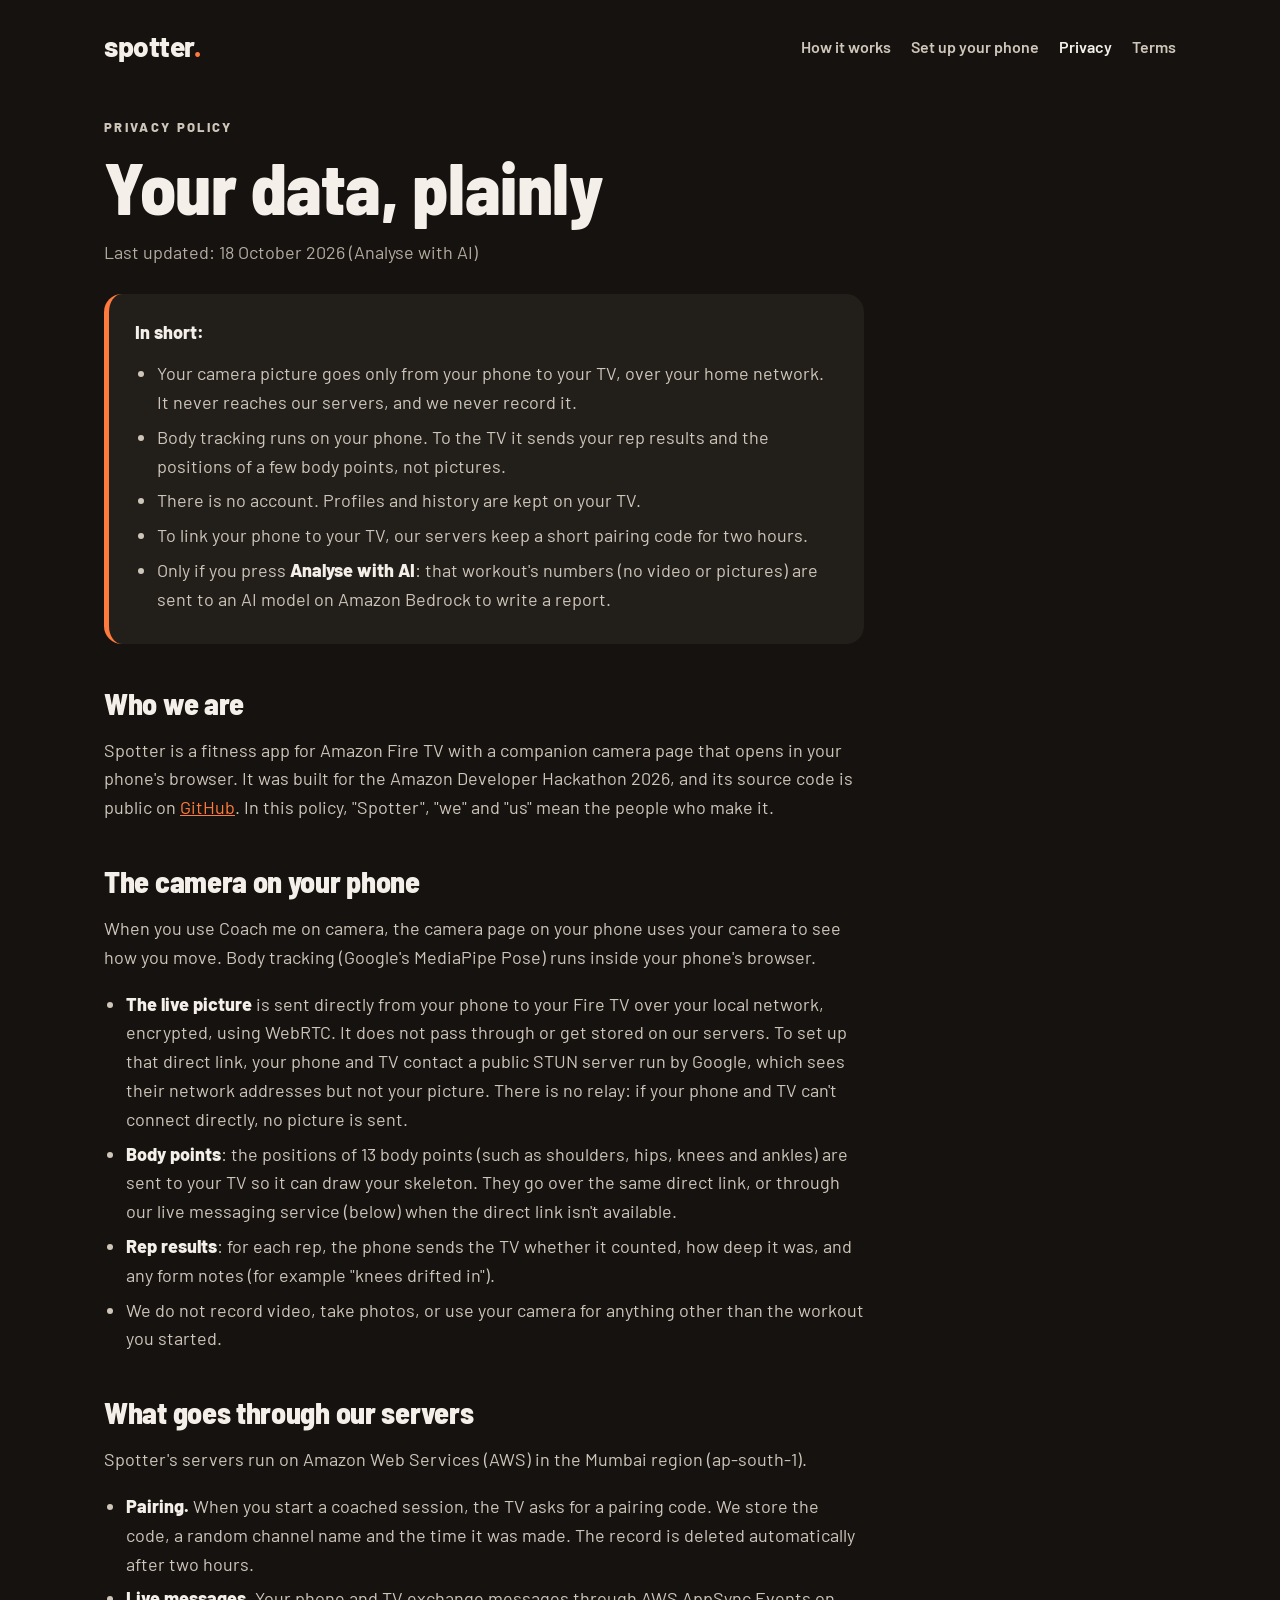
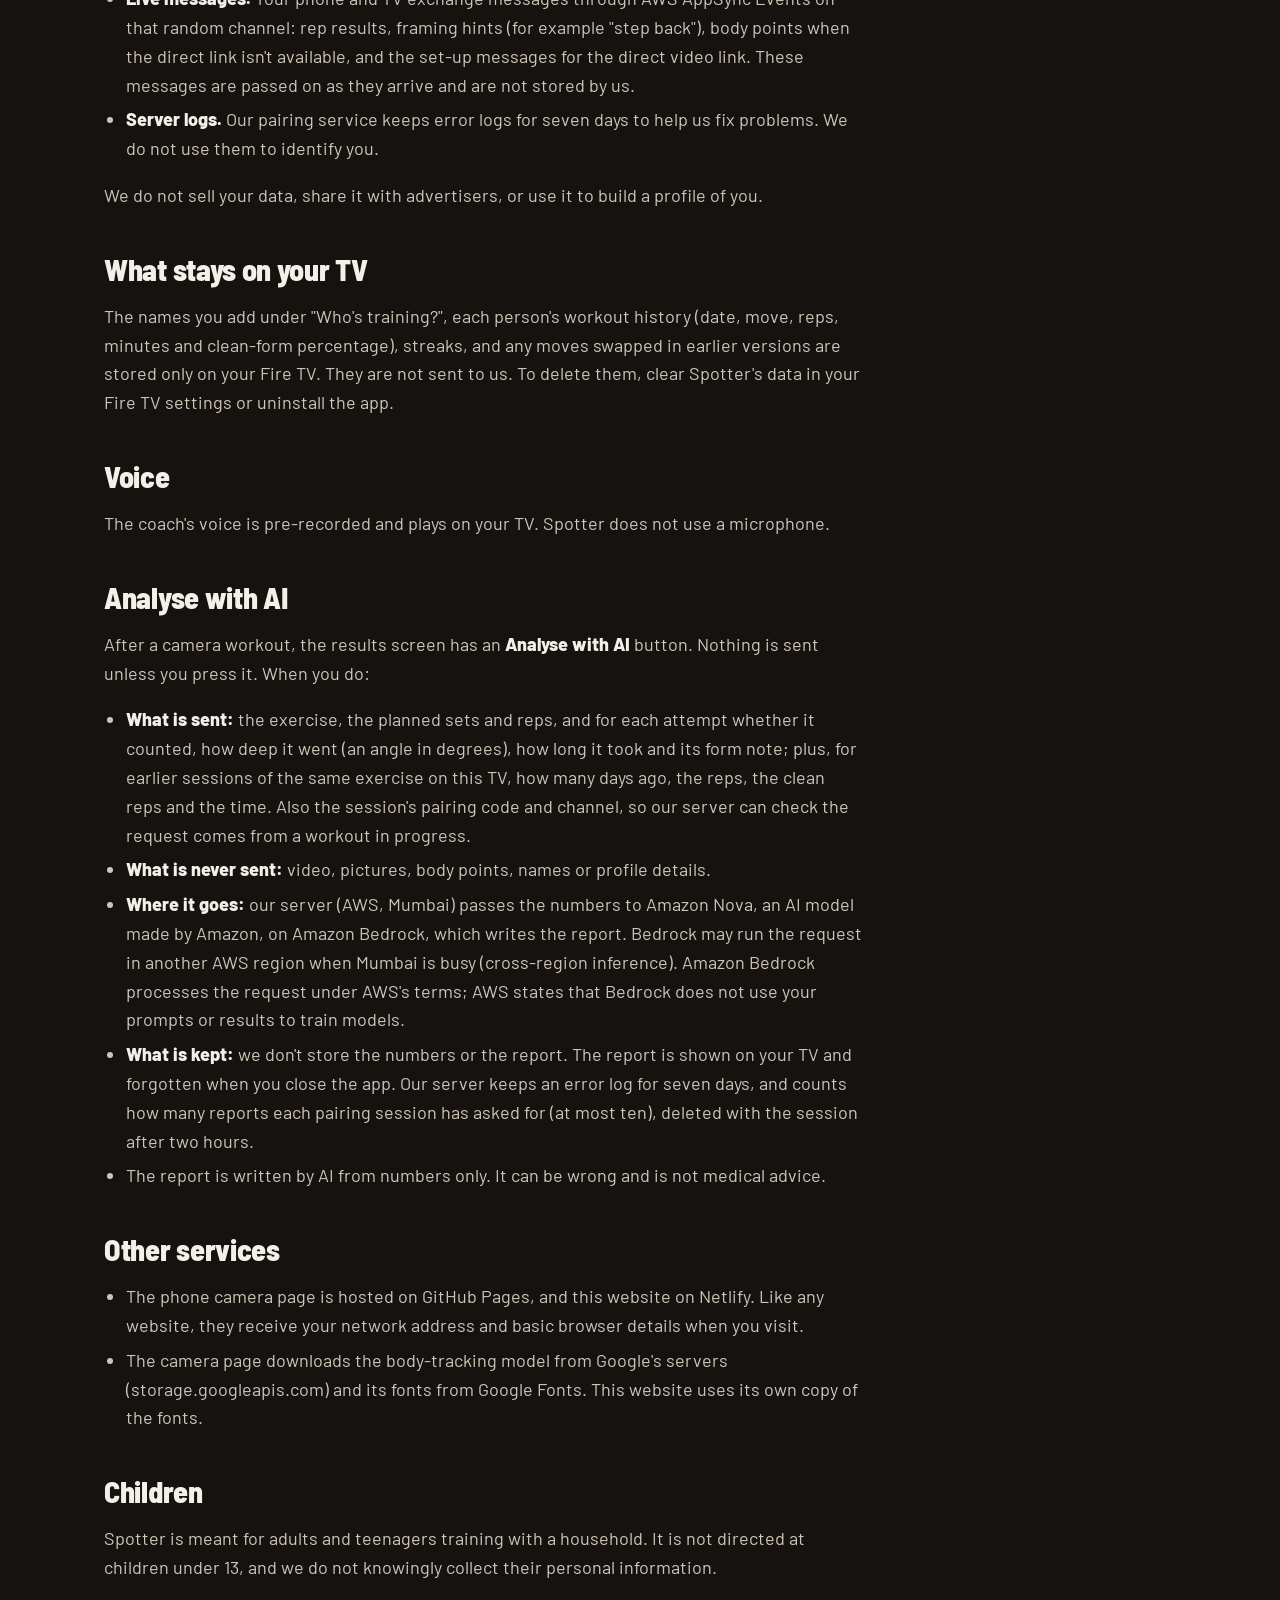
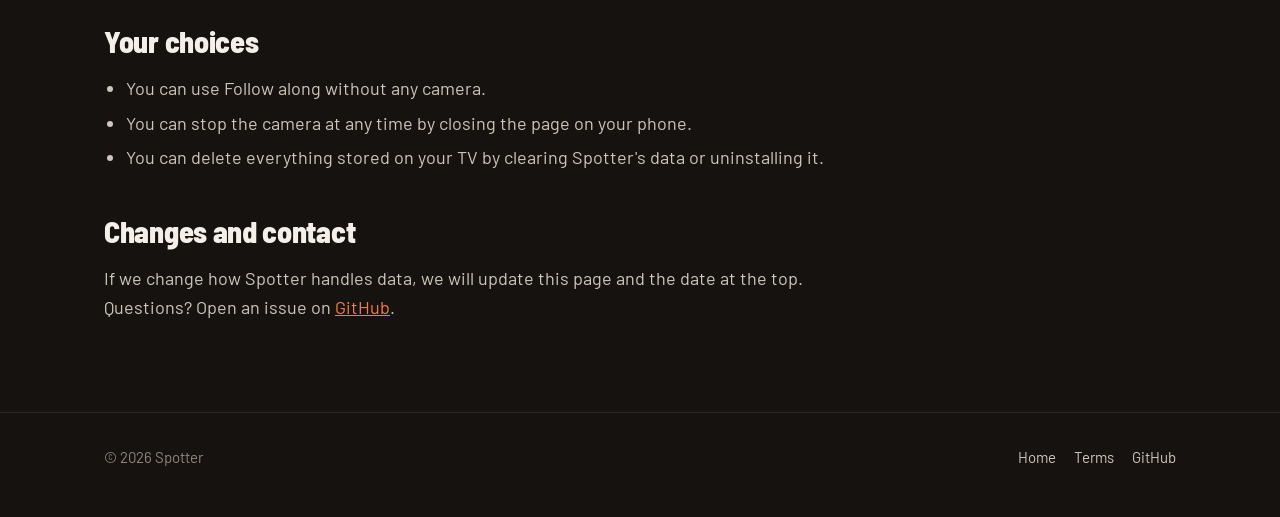
==== commit e7198640: "Analyse with AI: written by Amazon Nova on Amazon Bedrock" ====
--- a/privacy.html
+++ b/privacy.html
@@ -33,7 +33,7 @@
           <li>Body tracking runs on your phone. To the TV it sends your rep results and the positions of a few body points, not pictures.</li>
           <li>There is no account. Profiles and history are kept on your TV.</li>
           <li>To link your phone to your TV, our servers keep a short pairing code for two hours.</li>
-          <li>Only if you press <strong>Analyse with AI</strong>: that workout's numbers (no video or pictures) are sent to Claude on Amazon Bedrock to write a report.</li>
+          <li>Only if you press <strong>Analyse with AI</strong>: that workout's numbers (no video or pictures) are sent to an AI model on Amazon Bedrock to write a report.</li>
         </ul>
       </div>
 
@@ -69,7 +69,7 @@
       <ul>
         <li><strong>What is sent:</strong> the exercise, the planned sets and reps, and for each attempt whether it counted, how deep it went (an angle in degrees), how long it took and its form note; plus, for earlier sessions of the same exercise on this TV, how many days ago, the reps, the clean reps and the time. Also the session's pairing code and channel, so our server can check the request comes from a workout in progress.</li>
         <li><strong>What is never sent:</strong> video, pictures, body points, names or profile details.</li>
-        <li><strong>Where it goes:</strong> our server (AWS, Mumbai) passes the numbers to Claude, an AI model made by Anthropic, running on Amazon Bedrock in the AWS US East (N. Virginia) region, which writes the report. Amazon Bedrock processes the request under AWS's terms; AWS states that Bedrock does not use your prompts or results to train models.</li>
+        <li><strong>Where it goes:</strong> our server (AWS, Mumbai) passes the numbers to Amazon Nova, an AI model made by Amazon, on Amazon Bedrock, which writes the report. Bedrock may run the request in another AWS region when Mumbai is busy (cross-region inference). Amazon Bedrock processes the request under AWS's terms; AWS states that Bedrock does not use your prompts or results to train models.</li>
         <li><strong>What is kept:</strong> we don't store the numbers or the report. The report is shown on your TV and forgotten when you close the app. Our server keeps an error log for seven days, and counts how many reports each pairing session has asked for (at most ten), deleted with the session after two hours.</li>
         <li>The report is written by AI from numbers only. It can be wrong and is not medical advice.</li>
       </ul>
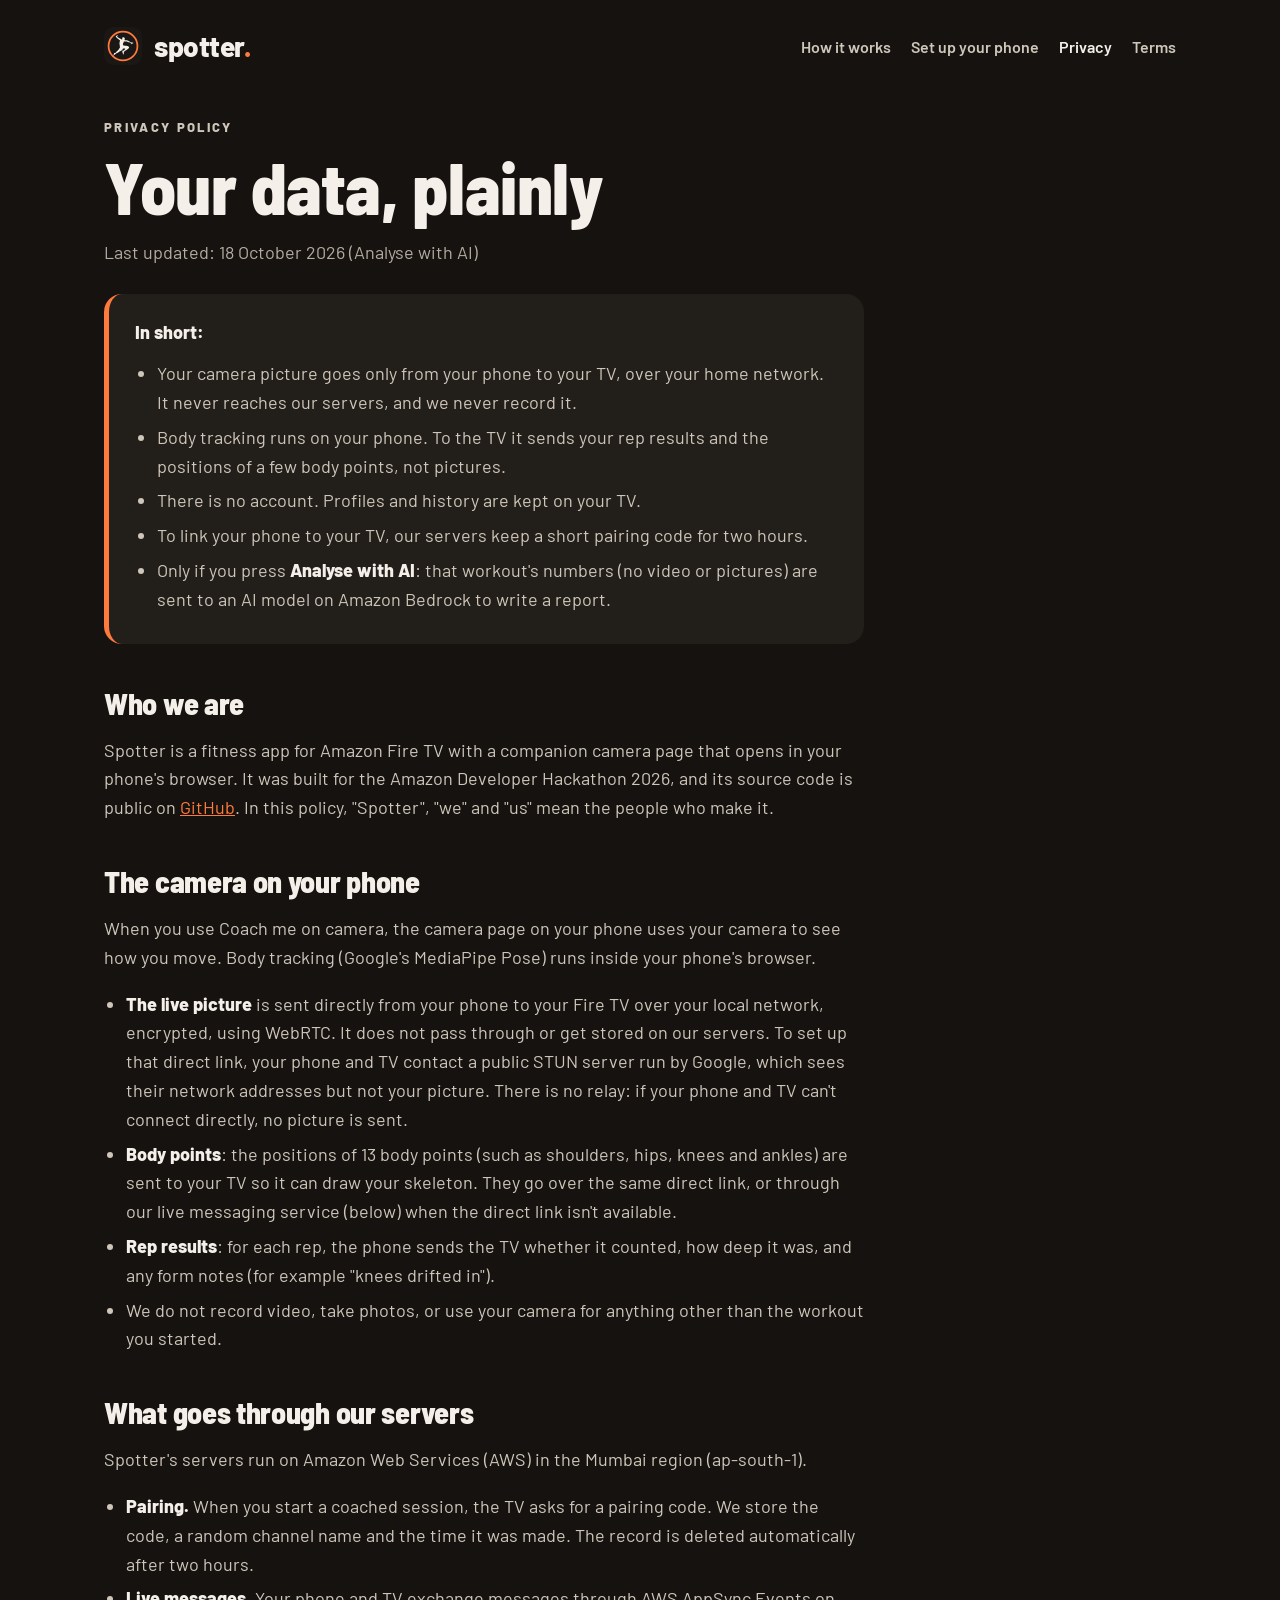
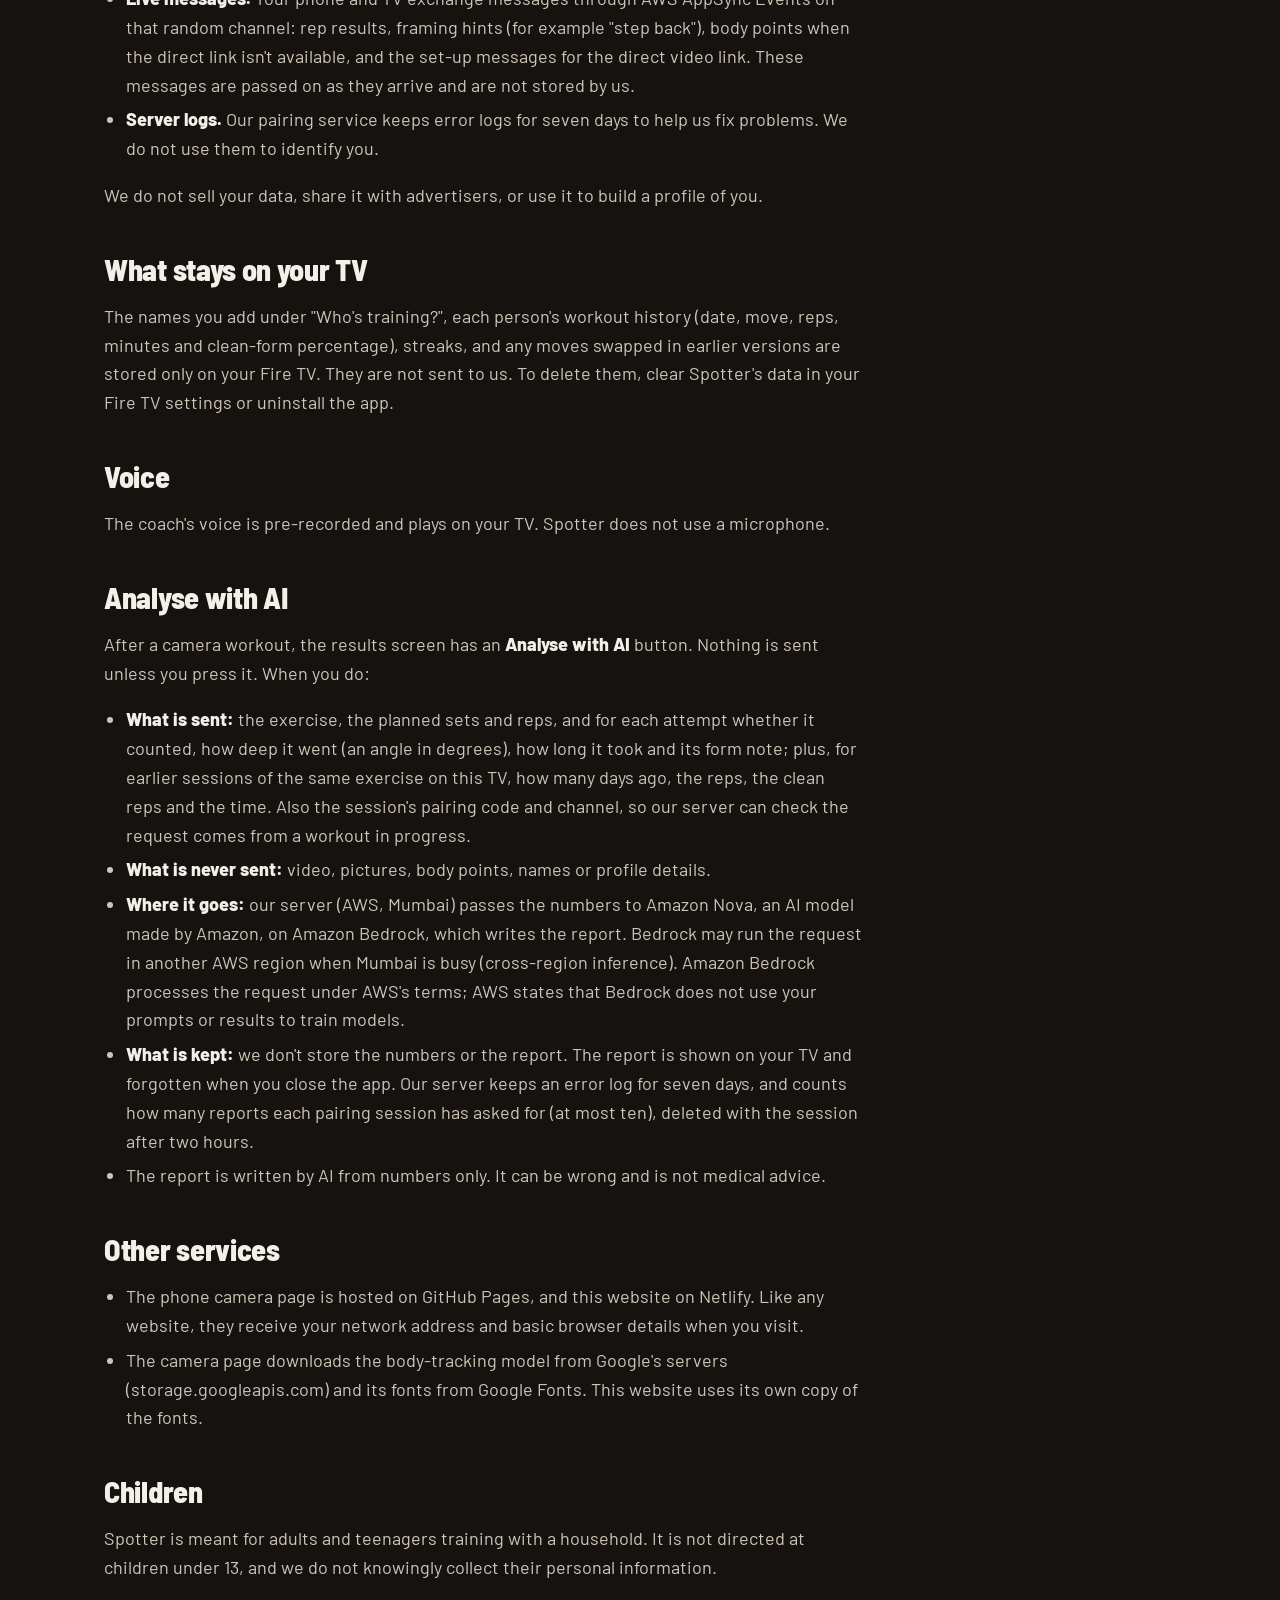
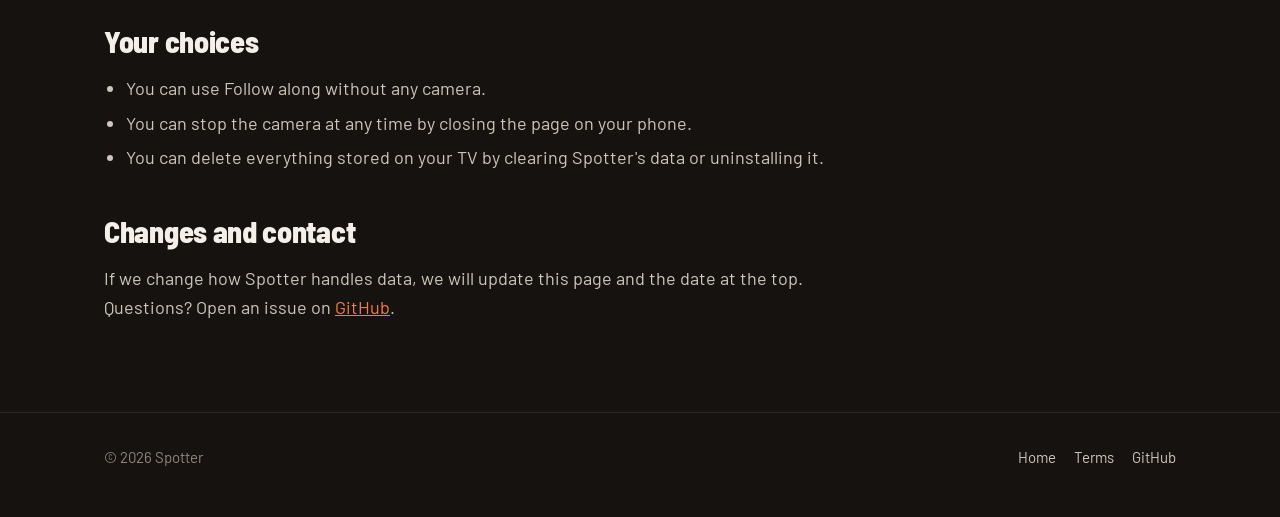
==== commit f5e81228: "New logo: Leap ring mark in the header and closing section; new favicon, home-screen icon and share " ====
--- a/privacy.html
+++ b/privacy.html
@@ -11,7 +11,7 @@
 </head>
 <body>
   <header class="wrap top">
-    <a class="wordmark" href="/">spotter<span>.</span></a>
+    <a class="wordmark" href="/"><img src="assets/img/mark.svg" width="38" height="38" alt=""><span class="word">spotter<span>.</span></span></a>
     <nav class="nav" aria-label="Main">
       <a href="/#how">How it works</a>
       <a href="/#setup">Set up your phone</a>
--- a/assets/site.css
+++ b/assets/site.css
@@ -37,8 +37,9 @@
 /* Header */
 /* Vertical padding only, so .wrap keeps its side gutters. */
 .top { display: flex; align-items: center; justify-content: space-between; flex-wrap: wrap; gap: 16px; padding-top: 24px; padding-bottom: 24px; }
-.wordmark { font-weight: 800; font-size: 28px; letter-spacing: -0.5px; color: var(--text); text-decoration: none; }
-.wordmark span { color: var(--accent); }
+.wordmark { font-weight: 800; font-size: 28px; letter-spacing: -0.5px; color: var(--text); text-decoration: none; display: inline-flex; align-items: center; gap: 12px; }
+.wordmark .word span { color: var(--accent); }
+.wordmark img { width: 38px; height: 38px; border-radius: 9px; }
 .nav { display: flex; flex-wrap: wrap; gap: 4px 20px; font-weight: 600; font-size: 16px; }
 .nav a { color: var(--soft); text-decoration: none; }
 .nav a:hover, .nav a[aria-current='page'] { color: var(--text); }
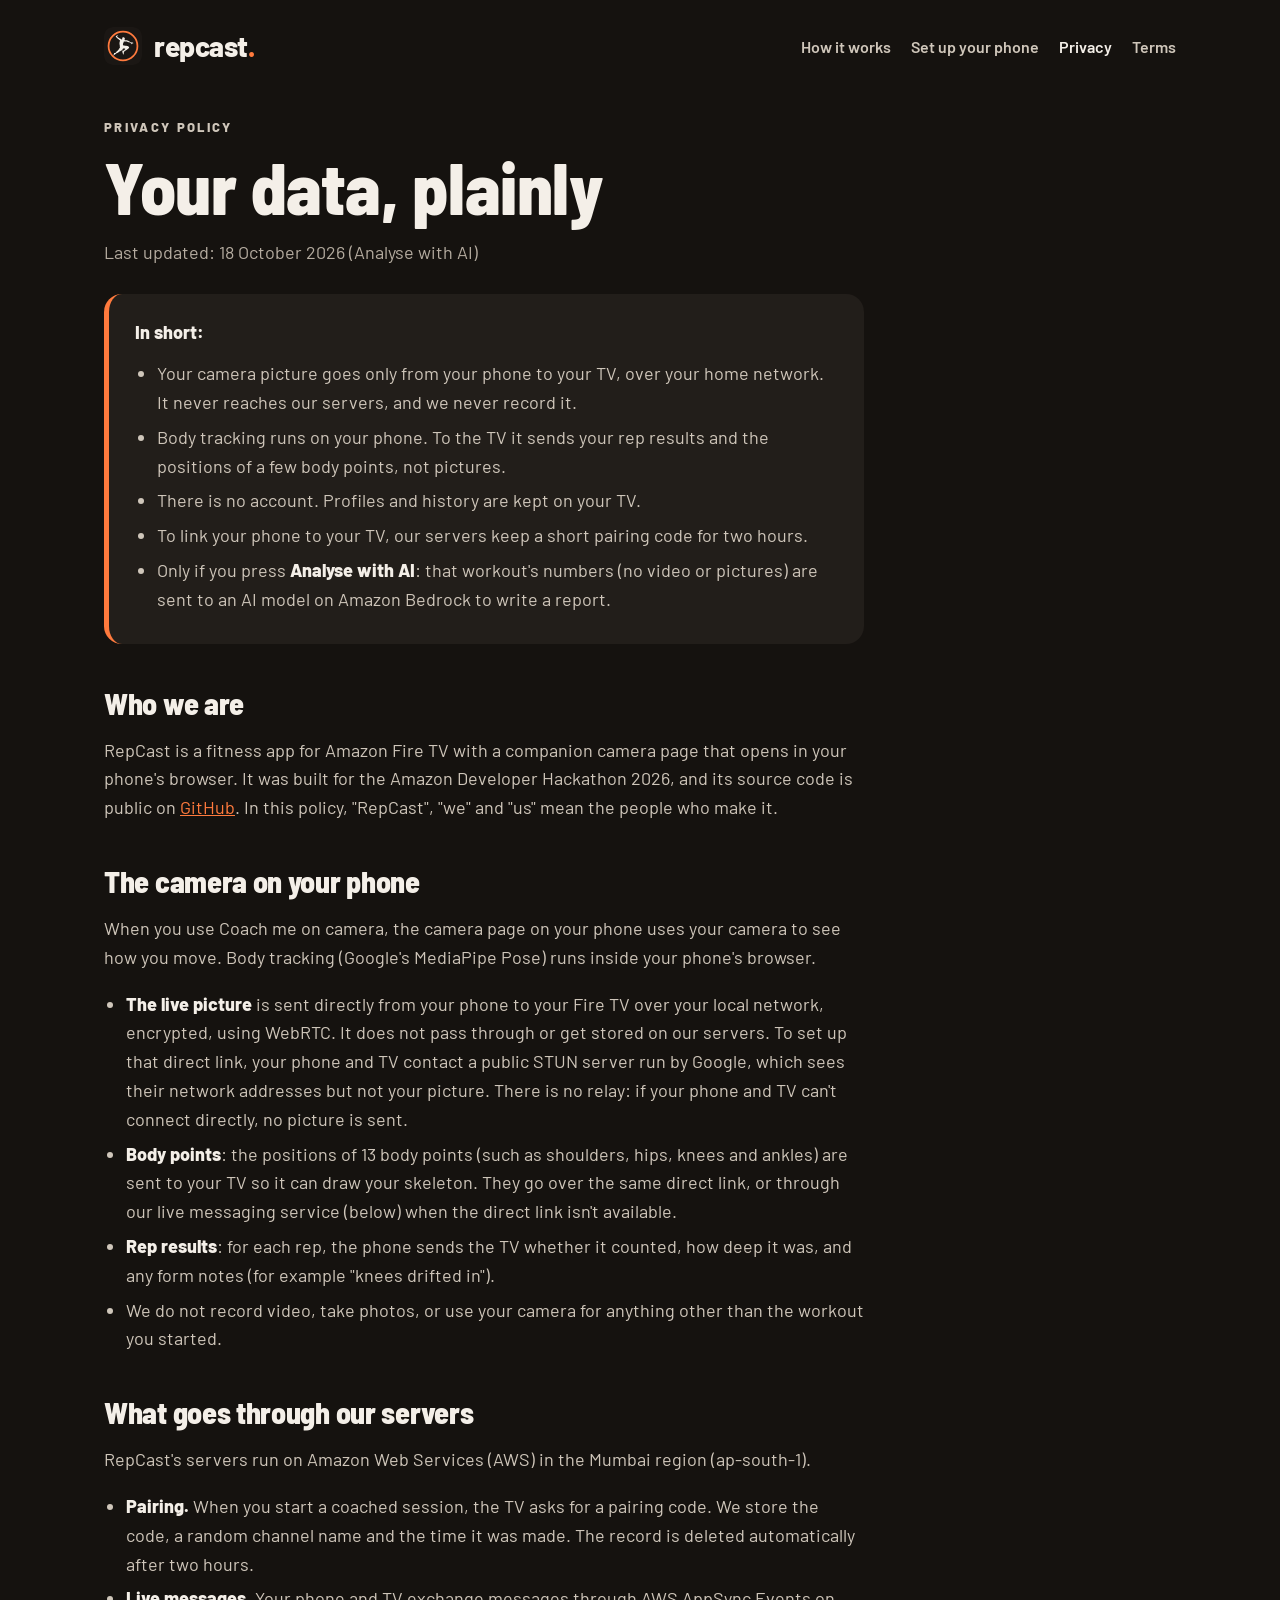
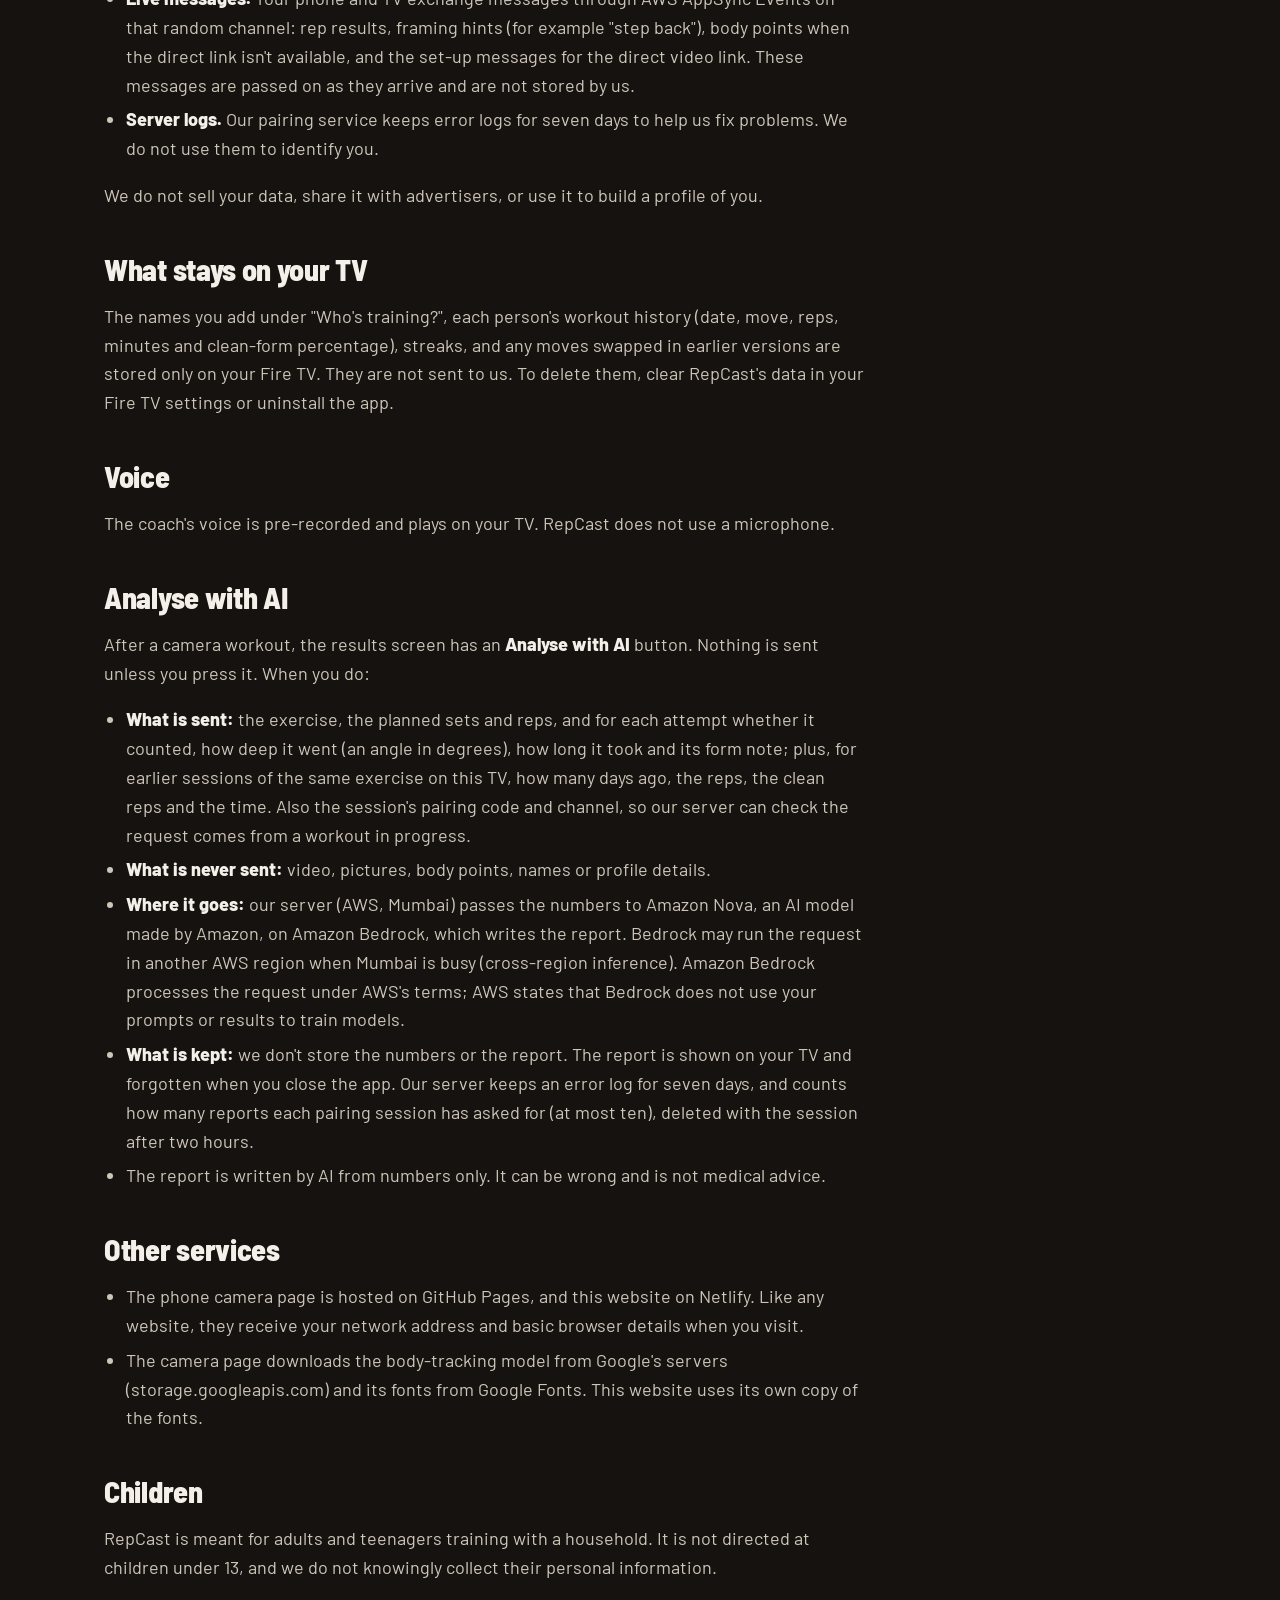
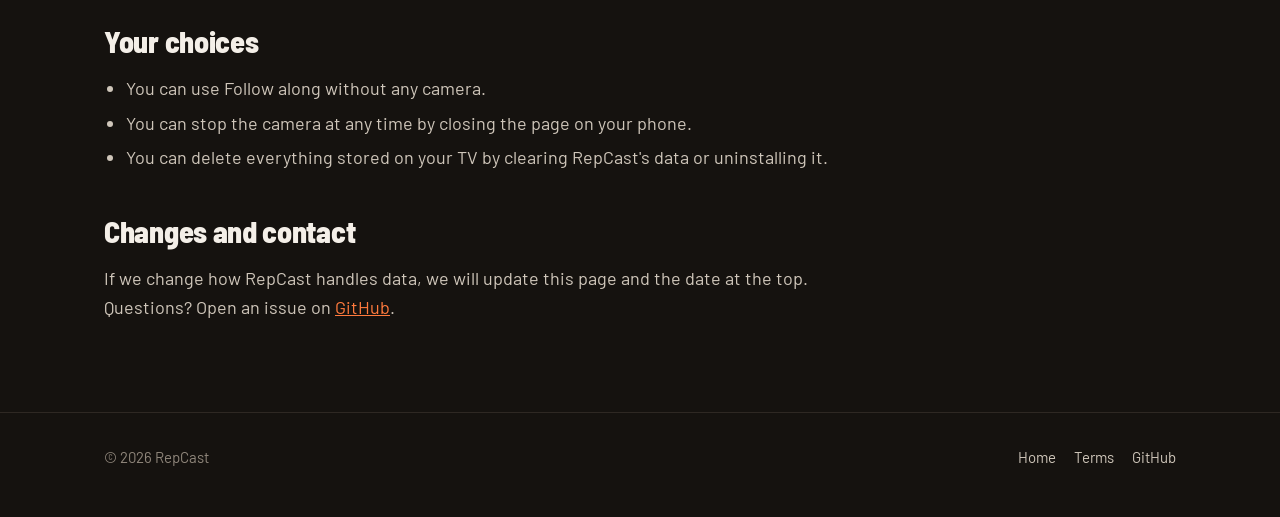
==== commit 85e0d41e: "Rename to RepCast, with our own tagline; logos on the stack list and GitHub buttons Another hackatho" ====
--- a/privacy.html
+++ b/privacy.html
@@ -3,15 +3,15 @@
 <head>
   <meta charset="utf-8">
   <meta name="viewport" content="width=device-width, initial-scale=1">
-  <title>Privacy policy — Spotter</title>
-  <meta name="description" content="How Spotter handles your camera, your workouts and your data.">
+  <title>Privacy policy — RepCast</title>
+  <meta name="description" content="How RepCast handles your camera, your workouts and your data.">
   <meta name="theme-color" content="#15120F">
   <link rel="icon" type="image/png" href="assets/img/favicon.png">
   <link rel="stylesheet" href="assets/site.css">
 </head>
 <body>
   <header class="wrap top">
-    <a class="wordmark" href="/"><img src="assets/img/mark.svg" width="38" height="38" alt=""><span class="word">spotter<span>.</span></span></a>
+    <a class="wordmark" href="/"><img src="assets/img/mark.svg" width="38" height="38" alt=""><span class="word">repcast<span>.</span></span></a>
     <nav class="nav" aria-label="Main">
       <a href="/#how">How it works</a>
       <a href="/#setup">Set up your phone</a>
@@ -38,7 +38,7 @@
       </div>
 
       <h2>Who we are</h2>
-      <p>Spotter is a fitness app for Amazon Fire TV with a companion camera page that opens in your phone's browser. It was built for the Amazon Developer Hackathon 2026, and its source code is public on <a href="https://github.com/Mallikarjuntr/spotter-tv-app">GitHub</a>. In this policy, "Spotter", "we" and "us" mean the people who make it.</p>
+      <p>RepCast is a fitness app for Amazon Fire TV with a companion camera page that opens in your phone's browser. It was built for the Amazon Developer Hackathon 2026, and its source code is public on <a href="https://github.com/Mallikarjuntr/repcast-tv-app">GitHub</a>. In this policy, "RepCast", "we" and "us" mean the people who make it.</p>
 
       <h2>The camera on your phone</h2>
       <p>When you use Coach me on camera, the camera page on your phone uses your camera to see how you move. Body tracking (Google's MediaPipe Pose) runs inside your phone's browser.</p>
@@ -50,7 +50,7 @@
       </ul>
 
       <h2>What goes through our servers</h2>
-      <p>Spotter's servers run on Amazon Web Services (AWS) in the Mumbai region (ap-south-1).</p>
+      <p>RepCast's servers run on Amazon Web Services (AWS) in the Mumbai region (ap-south-1).</p>
       <ul>
         <li><strong>Pairing.</strong> When you start a coached session, the TV asks for a pairing code. We store the code, a random channel name and the time it was made. The record is deleted automatically after two hours.</li>
         <li><strong>Live messages.</strong> Your phone and TV exchange messages through AWS AppSync Events on that random channel: rep results, framing hints (for example "step back"), body points when the direct link isn't available, and the set-up messages for the direct video link. These messages are passed on as they arrive and are not stored by us.</li>
@@ -59,10 +59,10 @@
       <p>We do not sell your data, share it with advertisers, or use it to build a profile of you.</p>
 
       <h2>What stays on your TV</h2>
-      <p>The names you add under "Who's training?", each person's workout history (date, move, reps, minutes and clean-form percentage), streaks, and any moves swapped in earlier versions are stored only on your Fire TV. They are not sent to us. To delete them, clear Spotter's data in your Fire TV settings or uninstall the app.</p>
+      <p>The names you add under "Who's training?", each person's workout history (date, move, reps, minutes and clean-form percentage), streaks, and any moves swapped in earlier versions are stored only on your Fire TV. They are not sent to us. To delete them, clear RepCast's data in your Fire TV settings or uninstall the app.</p>
 
       <h2>Voice</h2>
-      <p>The coach's voice is pre-recorded and plays on your TV. Spotter does not use a microphone.</p>
+      <p>The coach's voice is pre-recorded and plays on your TV. RepCast does not use a microphone.</p>
 
       <h2>Analyse with AI</h2>
       <p>After a camera workout, the results screen has an <strong>Analyse with AI</strong> button. Nothing is sent unless you press it. When you do:</p>
@@ -81,27 +81,27 @@
       </ul>
 
       <h2>Children</h2>
-      <p>Spotter is meant for adults and teenagers training with a household. It is not directed at children under 13, and we do not knowingly collect their personal information.</p>
+      <p>RepCast is meant for adults and teenagers training with a household. It is not directed at children under 13, and we do not knowingly collect their personal information.</p>
 
       <h2>Your choices</h2>
       <ul>
         <li>You can use Follow along without any camera.</li>
         <li>You can stop the camera at any time by closing the page on your phone.</li>
-        <li>You can delete everything stored on your TV by clearing Spotter's data or uninstalling it.</li>
+        <li>You can delete everything stored on your TV by clearing RepCast's data or uninstalling it.</li>
       </ul>
 
       <h2>Changes and contact</h2>
-      <p>If we change how Spotter handles data, we will update this page and the date at the top. Questions? Open an issue on <a href="https://github.com/Mallikarjuntr/spotter-tv-app/issues">GitHub</a>.</p>
+      <p>If we change how RepCast handles data, we will update this page and the date at the top. Questions? Open an issue on <a href="https://github.com/Mallikarjuntr/repcast-tv-app/issues">GitHub</a>.</p>
     </article>
   </main>
 
   <footer class="foot">
     <div class="wrap">
-      <span>© 2026 Spotter</span>
+      <span>© 2026 RepCast</span>
       <nav aria-label="Footer">
         <a href="/">Home</a>
         <a href="terms.html">Terms</a>
-        <a href="https://github.com/Mallikarjuntr/spotter-tv-app">GitHub</a>
+        <a href="https://github.com/Mallikarjuntr/repcast-tv-app">GitHub</a>
       </nav>
     </div>
   </footer>
--- a/assets/site.css
+++ b/assets/site.css
@@ -1,4 +1,4 @@
-/* Spotter "Studio" look, matching the Fire TV app (apps/tv/src/theme.ts in spotter-tv-app): Barlow type. */
+/* RepCast "Studio" look, matching the Fire TV app (apps/tv/src/theme.ts in repcast-tv-app): Barlow type. */
 @font-face { font-family: 'Barlow'; src: url('fonts/Barlow_400Regular.ttf') format('truetype'); font-weight: 400; font-display: swap; }
 @font-face { font-family: 'Barlow'; src: url('fonts/Barlow_600SemiBold.ttf') format('truetype'); font-weight: 600; font-display: swap; }
 @font-face { font-family: 'Barlow'; src: url('fonts/Barlow_800ExtraBold.ttf') format('truetype'); font-weight: 800; font-display: swap; }
